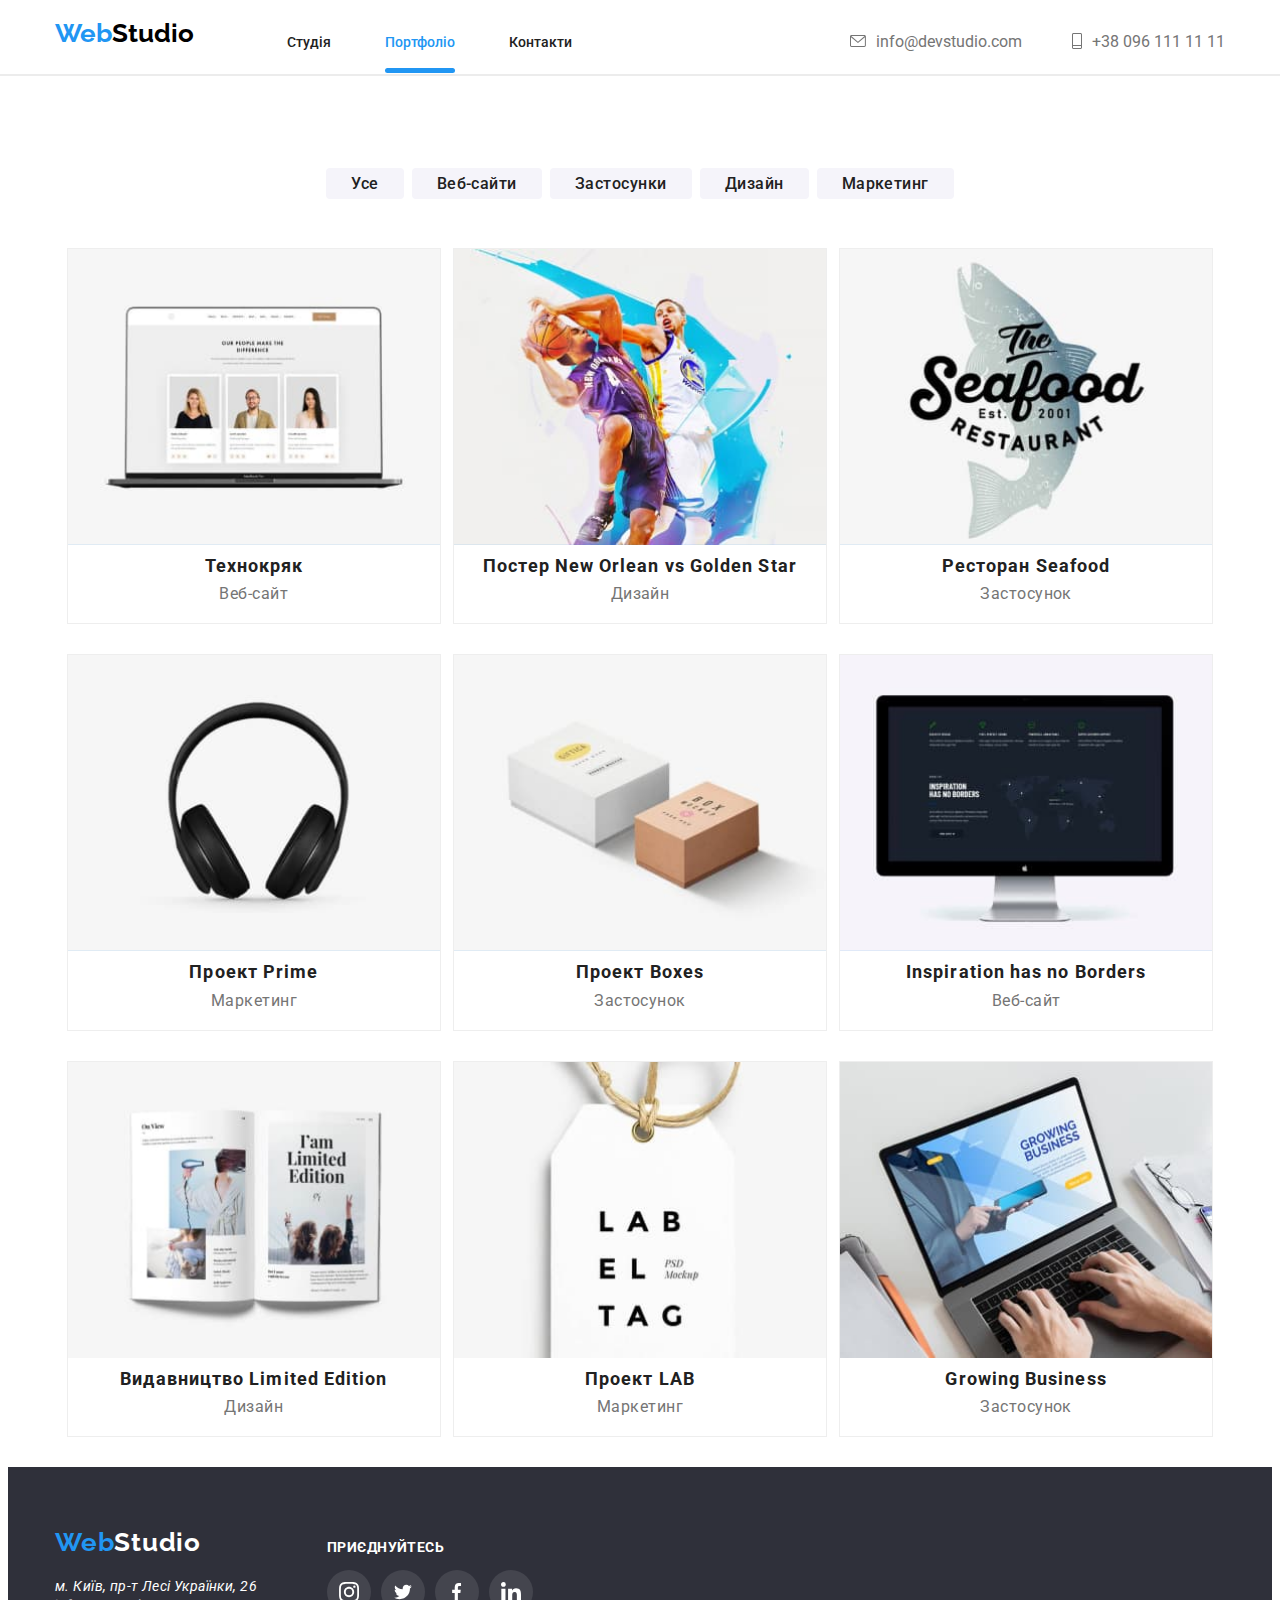
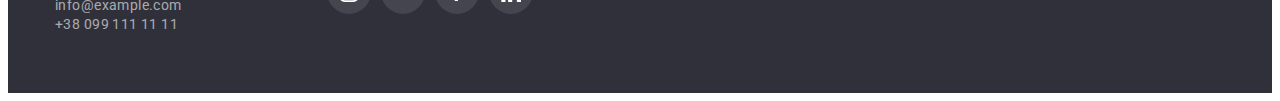
==== portfolio.html @ d53042ca "add files" ====
<!DOCTYPE html>
<html lang="en">
<head>
    <meta charset="UTF-8">
    <meta http-equiv="X-UA-Compatible" content="IE=edge">
    <meta name="viewport" content="width=device-width, initial-scale=1.0">
    <title>Portfolio</title>
    <link href="https://fonts.googleapis.com/css2?family=Raleway:wght@700&family=Roboto:wght@400;500;700;900&display=swap" rel="stylesheet">
    <link rel="stylesheet" href="./css/main.min.css">
</head>
<body>
    <!-- Шапка -->
    <header class="header">
        <div class="container header-nav">
            <a href="./" class="logo"><span class="logo-span">Web</span>Studio</a>
            <nav class="navigation">
            <ul class="nav-list">
                <li class="list-item"><a href="./" class="nav-link">Студія</a></li>
                <li class="list-item"><a href="./portfolio.html" rel="noopener noreferer" class="nav-link current">Портфоліо</a></li>
                <li class="list-item"><a href="" class="nav-link">Контакти</a></li>
            </ul>
        </nav>

        <ul class="link-list">
            <li class="list-link-item">
                <a href="mailto:info@devstudio.com" class="info-link">
                <svg class="nav-icons" width="16" height="12">
                    <use href="/img/icons.svg#icon-mail"></use>
                </svg>
                info@devstudio.com</a>
            </li>
            <li class="list-link-item">
                <a href="tel:+380961111111" class="info-link">
                <svg class="nav-icons" width="10" height="16">
                    <use href="/img/icons.svg#icon-phone"></use>
                </svg>
                +38 096 111 11 11</a>
            </li>
        </ul>
        <hr class="line">
    </div>   
    </header>

    <main>
        <!-- Посилання -->
        <section>
            <div class="filters_div container">
                <ul class="filters">
                    <li class="filter-button"><a data-f="all" class="link-text">Усе</a></li>
                    <li class="filter-button"><a data-f="web-site" class="link-text">Веб-сайти</a></li>
                    <li class="filter-button"><a data-f="zastosunku" class="link-text">Застосунки</a></li>
                    <li class="filter-button"><a data-f="duzain" class="link-text">Дизайн</a></li>
                    <li class="filter-button"><a data-f="marketung" class="link-text">Маркетинг</a></li>
                </ul>
            </div>
        </section>
        <!-- Картинки -->
        <section class="seciton">
            <div class="container">
                <ul class="examples">
                    <li class="example-card web-site">
                        <a href="" class="link-thumb">
                            <div class="img-thumb">
                                <img src="portfolio/noutbook.jpg" alt="img" class="example_image">
                                <div class="overlay">
                                    <p>Технокрик це сучасний майданчик поширення коронавірусу. 
                                        Компанії використовують цю платформу для цифрового шпигунства та атак на захищені сервери конкурентів.
                                    </p>
                                </div>
                            </div>
                            <p class="items-descritption">Технокряк</p>
                            <p class="example-description">Веб-сайт</p>
                        </a>
                    </li>
                    <li class="example-card duzain">
                        <a href="" class="link-thumb">
                            <div class="img-thumb">
                                <img src="portfolio/kartuna.jpg" alt="img" class="example_image">
                                <div class="overlay">
                                    <p>Технокрик це сучасний майданчик поширення коронавірусу. 
                                        Компанії використовують цю платформу для цифрового шпигунства та атак на захищені сервери конкурентів.
                                    </p>
                                </div>
                            </div>
                            <p class="items-descritption">Постер New Orlean vs Golden Star</p>
                            <p class="example-description">Дизайн</p>
                        </a>
                    </li>
                    <li class="example-card zastosunku">
                        <a href="" class="link-thumb">
                            <div class="img-thumb">
                                <img src="portfolio/seafood.jpg" alt="img" class="example_image">
                                <div class="overlay">
                                    <p>Технокрик це сучасний майданчик поширення коронавірусу. 
                                        Компанії використовують цю платформу для цифрового шпигунства та атак на захищені сервери конкурентів.
                                    </p>
                                </div>
                            </div>
                            
                            <p class="items-descritption">Ресторан Seafood</p>
                            <p class="example-description">Застосунок</p>
                        </a>
                    </li>
                    <li class="example-card marketung">
                        <a href="" class="link-thumb">
                            <div class="img-thumb">
                                <img src="portfolio/navushnuki.jpg" alt="img" class="example_image">
                                <div class="overlay">
                                    <p>Технокрик це сучасний майданчик поширення коронавірусу. 
                                        Компанії використовують цю платформу для цифрового шпигунства та атак на захищені сервери конкурентів.
                                    </p>
                                </div>
                            </div>
                            <p class="items-descritption">Проект Prime</p>
                            <p class="example-description">Маркетинг</p>
                        </a>
                    </li>
                    <li class="example-card zastosunku">
                        <a href="" class="link-thumb">
                            <div class="img-thumb">
                                <img src="portfolio/korobku.jpg" alt="img" class="example_image">
                                <div class="overlay">
                                    <p>Технокрик це сучасний майданчик поширення коронавірусу. 
                                        Компанії використовують цю платформу для цифрового шпигунства та атак на захищені сервери конкурентів.
                                    </p>
                                </div>
                            </div>
                            <p class="items-descritption">Проект Boxes</p>
                            <p class="example-description">Застосунок</p>
                        </a>
                    </li>
                    <li class="example-card web-site">
                        <a href="" class="link-thumb">
                            <div class="img-thumb">
                                <img src="portfolio/monitor.jpg" alt="img" class="example_image">
                                <div class="overlay">
                                    <p>Технокрик це сучасний майданчик поширення коронавірусу. 
                                        Компанії використовують цю платформу для цифрового шпигунства та атак на захищені сервери конкурентів.
                                    </p>
                                </div>
                            </div>
                            <p class="items-descritption">Inspiration has no Borders</p>
                            <p class="example-description">Веб-сайт</p>
                        </a>
                    </li>
                    <li class="example-card marketung">
                        <a href="" class="link-thumb">
                            <div class="img-thumb">
                                <img src="portfolio/knuga.jpg" alt="img" class="example_image">
                                <div class="overlay">
                                    <p>Технокрик це сучасний майданчик поширення коронавірусу. 
                                        Компанії використовують цю платформу для цифрового шпигунства та атак на захищені сервери конкурентів.
                                    </p>
                                </div>
                            </div>
                            <p class="items-descritption">Видавництво Limited Edition</p>
                            <p class="example-description">Дизайн</p>
                        </a>
                    </li>
                    <li class="example-card duzain">
                        <a href="" class="link-thumb">
                            <div class="img-thumb">
                                <img src="portfolio/labeltag.jpg" alt="img" class="example_image">
                                <div class="overlay">
                                    <p>Технокрик це сучасний майданчик поширення коронавірусу. 
                                        Компанії використовують цю платформу для цифрового шпигунства та атак на захищені сервери конкурентів.
                                    </p>
                                </div>
                            </div>
                            <p class="items-descritption">Проект LAB</p>
                            <p class="example-description">Маркетинг</p>
                        </a>
                    </li>
                    <li class="example-card zastosunku">
                        <a href="" class="link-thumb">
                            <div class="img-thumb">
                                <img src="portfolio/noutbook2.jpg" alt="img" class="example_image">
                                <div class="overlay">
                                    <p>Технокрик це сучасний майданчик поширення коронавірусу. 
                                        Компанії використовують цю платформу для цифрового шпигунства та атак на захищені сервери конкурентів.
                                    </p>
                                </div>
                            </div>
                            <p class="items-descritption">Growing Business</p>
                            <p class="example-description">Застосунок</p>
                        </a>
                    </li>
                </ul> 
            </div>           
        </section>
    </main>

    <!-- Підвал -->
    <footer class="footer">
        <div class="container footer_div">
            <div>
                <a href="" class="logofooter"><span class="logo-span">Web</span>Studio</a>
                <address class="address">м. Київ, пр-т Лесі Українки, 26</address>
                <ul>
                    <li><a href="mailto:info@example.com" class="footer-link">info@example.com</a></li>
                    <li><a href="tel:+380961111111" class="footer-link">+38 099 111 11 11</a></li>
                </ul>
            </div>
            
            <div class="join">
                <h3>ПРИЄДНУЙТЕСЬ</h3>
                <ul class="footer-icons">
                    <li class="social-item"><a class="footer-social-link" href=""><svg class="footer-icon" width="20" height="20"><use href="./img/icons.svg#icon-instagram"></use></svg></a></li>
                    <li class="social-item"><a class="footer-social-link" href=""><svg class="footer-icon" width="20" height="16"><use href="./img/icons.svg#icon-twitter"></use></svg></a></li>
                    <li class="social-item"><a class="footer-social-link" href=""><svg class="footer-icon" width="10" height="20"><use href="./img/icons.svg#icon-facebook"></use></svg></a></li>
                    <li class="social-item"><a class="footer-social-link" href=""><svg class="footer-icon" width="20" height="20"><use href="./img/icons.svg#icon-linkedin"></use></svg></a></li>
                </ul>
            </div>
        </div>
    </footer>

    <script src="./script.js"></script>
</body>
</html>
---- css/main.min.css ----
:root{--primary-color: #212121;--text-color: #757575;--secondary-color: #FFFFFF;--secondary-link-color: rgba(255, 255, 255, 0.6);--accent-color: #2196F3;--grey: #F5F4FA;--svg: #AFB1B8}html{-webkit-box-sizing:border-box;box-sizing:border-box}*,*::before,*::after{-webkit-box-sizing:inherit;box-sizing:inherit}body{color:var(--text-color);background-color:var(--secondary-color);font-family:roboto,sans-serif}a{text-decoration:none}h1,h2,h3,p,ul{margin-top:0}ul{list-style:none;margin:0;padding:0}.section{padding-top:94px;padding-bottom:94px;margin-top:0;margin-bottom:0}.section-title{color:var(--primary-color);font-family:Roboto,sans-serif;font-weight:700;font-size:36px;line-height:1.2;text-align:center;letter-spacing:.03em;margin-bottom:50px}.container{width:1200px;margin-right:auto;margin-left:auto;padding-left:15px;padding-right:15px;margin-top:0px}.visually-hidden{position:absolute;width:1px;height:1px;border:0;margin:-1px;padding:0;clip:rect(0 0 0 0);overflow:hidden}.line{position:absolute;width:100%;height:0px;left:0px;top:66px;border:.5px solid #ececec}.logo-span,.nav-link:hover,.nav-link:focus,.info-link:hover,.info-link:focus{color:var(--accent-color)}.header-nav{margin-bottom:0}.logo{color:#000;font-family:Raleway,sans-serif;font-weight:700;font-size:26px;line-height:1.2;letter-spacing:3%;margin-top:10px;margin-bottom:25px}.nav-list{list-style:none;display:-webkit-box;display:-ms-flexbox;display:flex;margin-left:93px}.list-item{color:var(--text-color);margin-right:54px}.list-item:last-child{margin-right:0}.nav-link{color:var(--primary-color);font-family:Roboto,sans-serif;font-weight:500;font-size:14px;line-height:1.2;position:relative;padding-top:23px;padding-bottom:23px}.nav-link.current{color:var(--accent-color)}.nav-link.current::after{position:absolute;content:"";bottom:0;left:0;height:5px;width:100%;background-color:var(--accent-color);border-radius:4px}.header-nav,.link-list{display:-webkit-box;display:-ms-flexbox;display:flex;-webkit-box-pack:start;-ms-flex-pack:start;justify-content:flex-start;-webkit-box-align:center;-ms-flex-align:center;align-items:center}.link-list li+li{margin-left:50px}.link-list{margin-left:auto}.info-link{display:-webkit-box;display:-ms-flexbox;display:flex;-webkit-box-align:center;-ms-flex-align:center;align-items:center;color:var(--text-color)}.link-list .info-link:hover,.link-list .info-link:focus{fill:var(--accent-color)}.nav-icons{margin-right:10px;fill:currentColor}.hero-section{background-color:#2f303a;padding-bottom:200px;padding-top:200px;text-align:center;background-image:-webkit-gradient(linear, left top, right top, from(rgba(47, 48, 58, 0.4)), to(rgba(47, 48, 58, 0.4))),url(../img/background.jpg);background-image:linear-gradient(to right, rgba(47, 48, 58, 0.4), rgba(47, 48, 58, 0.4)),url(../img/background.jpg);background-position:center;background-size:cover;background-repeat:no-repeat}.hero-title{color:var(--secondary-color);font-family:Roboto,sans-serif;font-weight:900;font-size:44px;line-height:1.2;margin-right:auto;margin-left:auto;margin-bottom:30px;letter-spacing:.06em}.button{background-color:var(--accent-color);color:var(--secondary-color);font-family:Roboto,sans-serif;font-weight:700;font-size:16px;line-height:1.2;text-align:center;border:none;border-radius:4px;min-width:200px;height:50px;display:inline-block;padding:10px 25px;-webkit-box-shadow:0px 4px 4px rgba(0,0,0,.15);box-shadow:0px 4px 4px rgba(0,0,0,.15);letter-spacing:.06em;cursor:pointer}.backdrop{position:fixed;z-index:2;top:0;left:0;width:100%;height:100%;background-color:rgba(0,0,0,.2);opacity:1;-webkit-transition:opacity 300ms cubic-bezier(0.4, 0, 0.2, 1);transition:opacity 300ms cubic-bezier(0.4, 0, 0.2, 1)}.backdrop.is-hidden{opacity:0;pointer-events:none}.modal{position:absolute;top:50%;left:50%;width:528px;height:581px;padding:40px;background-color:var(--secondary-color);-webkit-transform:translate(-50%, -50%) scale(1);transform:translate(-50%, -50%) scale(1);-webkit-transition:-webkit-transform 300ms cubic-bezier(0.4, 0, 0.2, 1);transition:-webkit-transform 300ms cubic-bezier(0.4, 0, 0.2, 1);transition:transform 300ms cubic-bezier(0.4, 0, 0.2, 1);transition:transform 300ms cubic-bezier(0.4, 0, 0.2, 1), -webkit-transform 300ms cubic-bezier(0.4, 0, 0.2, 1)}.backdrop.is-hidden .modal{-webkit-transform:translate(-50%, -50%) scale(0.7);transform:translate(-50%, -50%) scale(0.7)}.modal-button{position:absolute;background-image:url(../img/close.svg);width:30px;height:30px;top:8px;right:8px;border:none;background-color:var(--secondary-color);cursor:pointer}.form,.fields,.field{display:-webkit-box;display:-ms-flexbox;display:flex;-webkit-box-orient:vertical;-webkit-box-direction:normal;-ms-flex-direction:column;flex-direction:column}.form h3{font-size:20px;margin-bottom:30px;color:var(--primary-color)}.field{position:relative}.field:not(:last-child){margin-bottom:10px}.field:focus-within .form-field,.field:hover .form-field,.field:focus-within .textarea,.field:hover .textarea{border:1px solid var(--accent-color)}.field:focus-within .form-icon,.field:hover .form-icon{fill:var(--accent-color)}.form-field,.textarea{padding-left:42px;height:40px;border:1px solid rgba(33,33,33,.2);border-radius:4px;-webkit-transition:border 250ms cubic-bezier(0.4, 0, 0.2, 1);transition:border 250ms cubic-bezier(0.4, 0, 0.2, 1);outline:none}.form label{text-align:left;margin-bottom:4px}.form-icon{position:absolute;top:35px;left:14px;width:18px;height:18px;fill:#212121;-webkit-transition:fill 250ms cubic-bezier(0.4, 0, 0.2, 1);transition:fill 250ms cubic-bezier(0.4, 0, 0.2, 1)}.field-checkbox{-webkit-appearance:none;-moz-appearance:none;appearance:none}.checkbox-icon{display:inline-block;margin-right:8px;padding:0;border:2px solid var(--primary-color);border-radius:2px}.field-checkbox:focus-within+.checkbox-icon{border:2px solid var(--accent-color)}.field-checkbox:checked+.checkbox-icon{background-color:var(--accent-color);border:2px solid var(--accent-color)}.field-label a{color:var(--accent-color);text-decoration:underline}.textarea{resize:none;height:120px;font-size:14px;padding:12px 16px;margin-bottom:20px}.checkbox{margin-bottom:15px}.form button{width:200px;height:50px;background:#2196f3;color:var(--secondary-color);border:none;border-radius:4px;font-family:Roboto,sans-serif;font-weight:700;font-size:16px;line-height:30px;letter-spacing:.06em;text-align:center;margin-right:auto;margin-left:auto;cursor:pointer;margin-bottom:40px}.features{display:-webkit-box;display:-ms-flexbox;display:flex;-webkit-box-pack:justify;-ms-flex-pack:justify;justify-content:space-between}.features-title{color:var(--primary-color);font-family:Roboto,sans-serif;font-weight:700;font-size:14px;line-height:1.2;letter-spacing:.03em}.features-description{color:var(--text-color);font-family:Roboto,sans-serif;font-weight:400;font-weight:400;font-size:14px;line-height:1.2;letter-spacing:.03em}.features-item{width:270px}.features-icon{background-color:var(--grey);width:270px;height:120px;display:-webkit-box;display:-ms-flexbox;display:flex;-webkit-box-pack:center;-ms-flex-pack:center;justify-content:center;-webkit-box-align:center;-ms-flex-align:center;align-items:center;margin-bottom:30px}.team{background-color:#f5f4fa}.peoples{display:-webkit-box;display:-ms-flexbox;display:flex}.team_card{background-color:#fff;-webkit-box-shadow:0px 2px 1px 0px rgba(0,0,0,.2);box-shadow:0px 2px 1px 0px rgba(0,0,0,.2);-webkit-box-shadow:0px 1px 1px 0px rgba(0,0,0,.1411764706);box-shadow:0px 1px 1px 0px rgba(0,0,0,.1411764706);-webkit-box-shadow:0px 1px 3px 0px rgba(0,0,0,.1215686275);box-shadow:0px 1px 3px 0px rgba(0,0,0,.1215686275);text-align:center;border-radius:0px 0px 4px 4px;width:270px;padding-bottom:30px}.team_card:not(:last-child){margin-right:30px}.team-img{width:270px;height:260px;margin-bottom:30px}.names{color:var(--primary-color);font-family:Roboto,sans-serif;font-weight:500;font-size:16px;line-height:1.2;letter-spacing:.03em;margin-bottom:10px}.description{color:var(--text-color);font-family:Roboto,sans-serif;font-weight:400;font-size:16px;line-height:1.2;letter-spacing:.03em;margin-bottom:16px}.social-network-list{display:-webkit-box;display:-ms-flexbox;display:flex;-webkit-box-pack:center;-ms-flex-pack:center;justify-content:center;-webkit-box-align:center;-ms-flex-align:center;align-items:center}.social-item:not(:last-child){margin-right:10px}.social-link{display:-webkit-inline-box;display:-ms-inline-flexbox;display:inline-flex;-webkit-box-align:center;-ms-flex-align:center;align-items:center;-webkit-box-pack:center;-ms-flex-pack:center;justify-content:center;width:44px;height:44px;border-radius:50%;fill:var(--svg)}.social-link:hover,.social-link:focus{fill:var(--secondary-color);background-color:var(--accent-color)}.images{display:-webkit-box;display:-ms-flexbox;display:flex;-webkit-box-pack:justify;-ms-flex-pack:justify;justify-content:space-between}.image{width:370px}.image-item{position:relative;width:370px;height:294px}.image-item:not(:last-child){margin-right:30px}.img-overlay{position:absolute;z-index:1;left:0;bottom:0;width:100%;height:70px;background:rgba(47,48,58,.8);padding-top:27px;padding-bottom:27px;text-align:center}.img-overlay p{color:var(--secondary-color);font-family:Roboto,sans-serif;font-weight:700;font-size:14px;line-height:1.2;letter-spacing:.03em}.customers-list{display:-webkit-box;display:-ms-flexbox;display:flex;-webkit-box-pack:center;-ms-flex-pack:center;justify-content:center;-webkit-box-align:center;-ms-flex-align:center;align-items:center}.customer-link{width:170px;height:90px;border:1px solid var(--svg);border-radius:4px;display:-webkit-box;display:-ms-flexbox;display:flex;-webkit-box-pack:center;-ms-flex-pack:center;justify-content:center;-webkit-box-align:center;-ms-flex-align:center;align-items:center;fill:var(--svg)}.customer-link:hover{fill:var(--accent-color);border:1px solid var(--accent-color)}.customer-item:not(:last-child){margin-right:30px}.footer{background-color:#2f303a;padding-top:60px;padding-bottom:60px}.footer_div{display:-webkit-box;display:-ms-flexbox;display:flex}.logofooter{color:var(--secondary-color);font-family:Raleway,sans-serif;font-weight:700;font-size:26px;line-height:1.2;letter-spacing:.03em}.address{color:var(--secondary-color);font-family:Roboto,sans-serif;font-weight:400;font-size:14px;line-height:1.2;margin-top:20px;letter-spacing:.03em}.footer-link{color:var(--secondary-link-color);font-family:Roboto,sans-serif;font-weight:400;font-size:14px;line-height:1.2;margin-top:9px;letter-spacing:.03em}.join{margin-left:70px;margin-top:12px}.join h3{font-family:Roboto,sans-serif;font-weight:700;font-size:14px;line-height:1.2;letter-spacing:.03em;color:var(--secondary-color)}.footer-social-link{display:-webkit-inline-box;display:-ms-inline-flexbox;display:inline-flex;-webkit-box-align:center;-ms-flex-align:center;align-items:center;-webkit-box-pack:center;-ms-flex-pack:center;justify-content:center;width:44px;height:44px;border-radius:50%;background-color:rgba(255,255,255,.1)}.footer-social-link:hover{background-color:var(--accent-color)}.footer-icons{display:-webkit-box;display:-ms-flexbox;display:flex}.footer-icon{fill:var(--secondary-color)}.filters_div{display:-webkit-box;display:-ms-flexbox;display:flex;-webkit-box-pack:center;-ms-flex-pack:center;justify-content:center;margin-top:94px}.filters{display:-webkit-box;display:-ms-flexbox;display:flex;-webkit-box-pack:center;-ms-flex-pack:center;justify-content:center}.filter-button:not(:last-child){margin-right:8px}.filter-button{cursor:pointer;height:30px;margin-bottom:50px}.link-text{color:var(--primary-color);font-family:Roboto,sans-serif;font-weight:500;font-size:16px;line-height:1.2;letter-spacing:.03em;display:inline-block;border-radius:4px;padding:6px 25px;background-color:#f5f4fa;min-width:73px}.link-text:hover,.link-text:focus{background-color:var(--accent-color);color:var(--secondary-color)}.examples{display:-webkit-box;display:-ms-flexbox;display:flex;-webkit-box-pack:space-evenly;-ms-flex-pack:space-evenly;justify-content:space-evenly;-ms-flex-wrap:wrap;flex-wrap:wrap}.example-card{display:block;margin-bottom:30px;border:1px solid #eee;-webkit-box-flex:0;-ms-flex:0 32%;flex:0 32%}.example-card:hover{-webkit-box-shadow:0px 1px 1px rgba(0,0,0,.12),0px 4px 4px rgba(0,0,0,.06),1px 4px 6px rgba(0,0,0,.16);box-shadow:0px 1px 1px rgba(0,0,0,.12),0px 4px 4px rgba(0,0,0,.06),1px 4px 6px rgba(0,0,0,.16)}.img-thumb{position:relative;overflow:hidden}.img-thumb:hover .overlay,.img-thumb:focus .overlay{-webkit-transform:translateY(0);transform:translateY(0)}.overlay{position:absolute;width:100%;height:100%;top:0;left:0;background-color:rgba(33,150,243,.9);padding:35px 15px;margin:0;font-family:Roboto,sans-serif;font-weight:400;font-size:18px;line-height:1.5;letter-spacing:.03em;color:var(--secondary-color);text-align:center;-webkit-transform:translateY(100%);transform:translateY(100%);-webkit-transition:-webkit-transform 250ms cubic-bezier(0.4, 0, 0.2, 1);transition:-webkit-transform 250ms cubic-bezier(0.4, 0, 0.2, 1);transition:transform 250ms cubic-bezier(0.4, 0, 0.2, 1);transition:transform 250ms cubic-bezier(0.4, 0, 0.2, 1), -webkit-transform 250ms cubic-bezier(0.4, 0, 0.2, 1)}.example_image{display:block;width:100%;overflow:hidden}.items-descritption{color:var(--primary-color);font-family:Roboto,sans-serif;font-weight:700;font-size:18px;line-height:1.2px;letter-spacing:.06em;margin-top:20px;text-align:center}.example-description{color:var(--text-color);font-family:Roboto,sans-serif;font-weight:400;font-size:16px;line-height:1.2;letter-spacing:.03em;margin-bottom:20px;text-align:center}.hide{display:none}/*# sourceMappingURL=main.min.css.map */
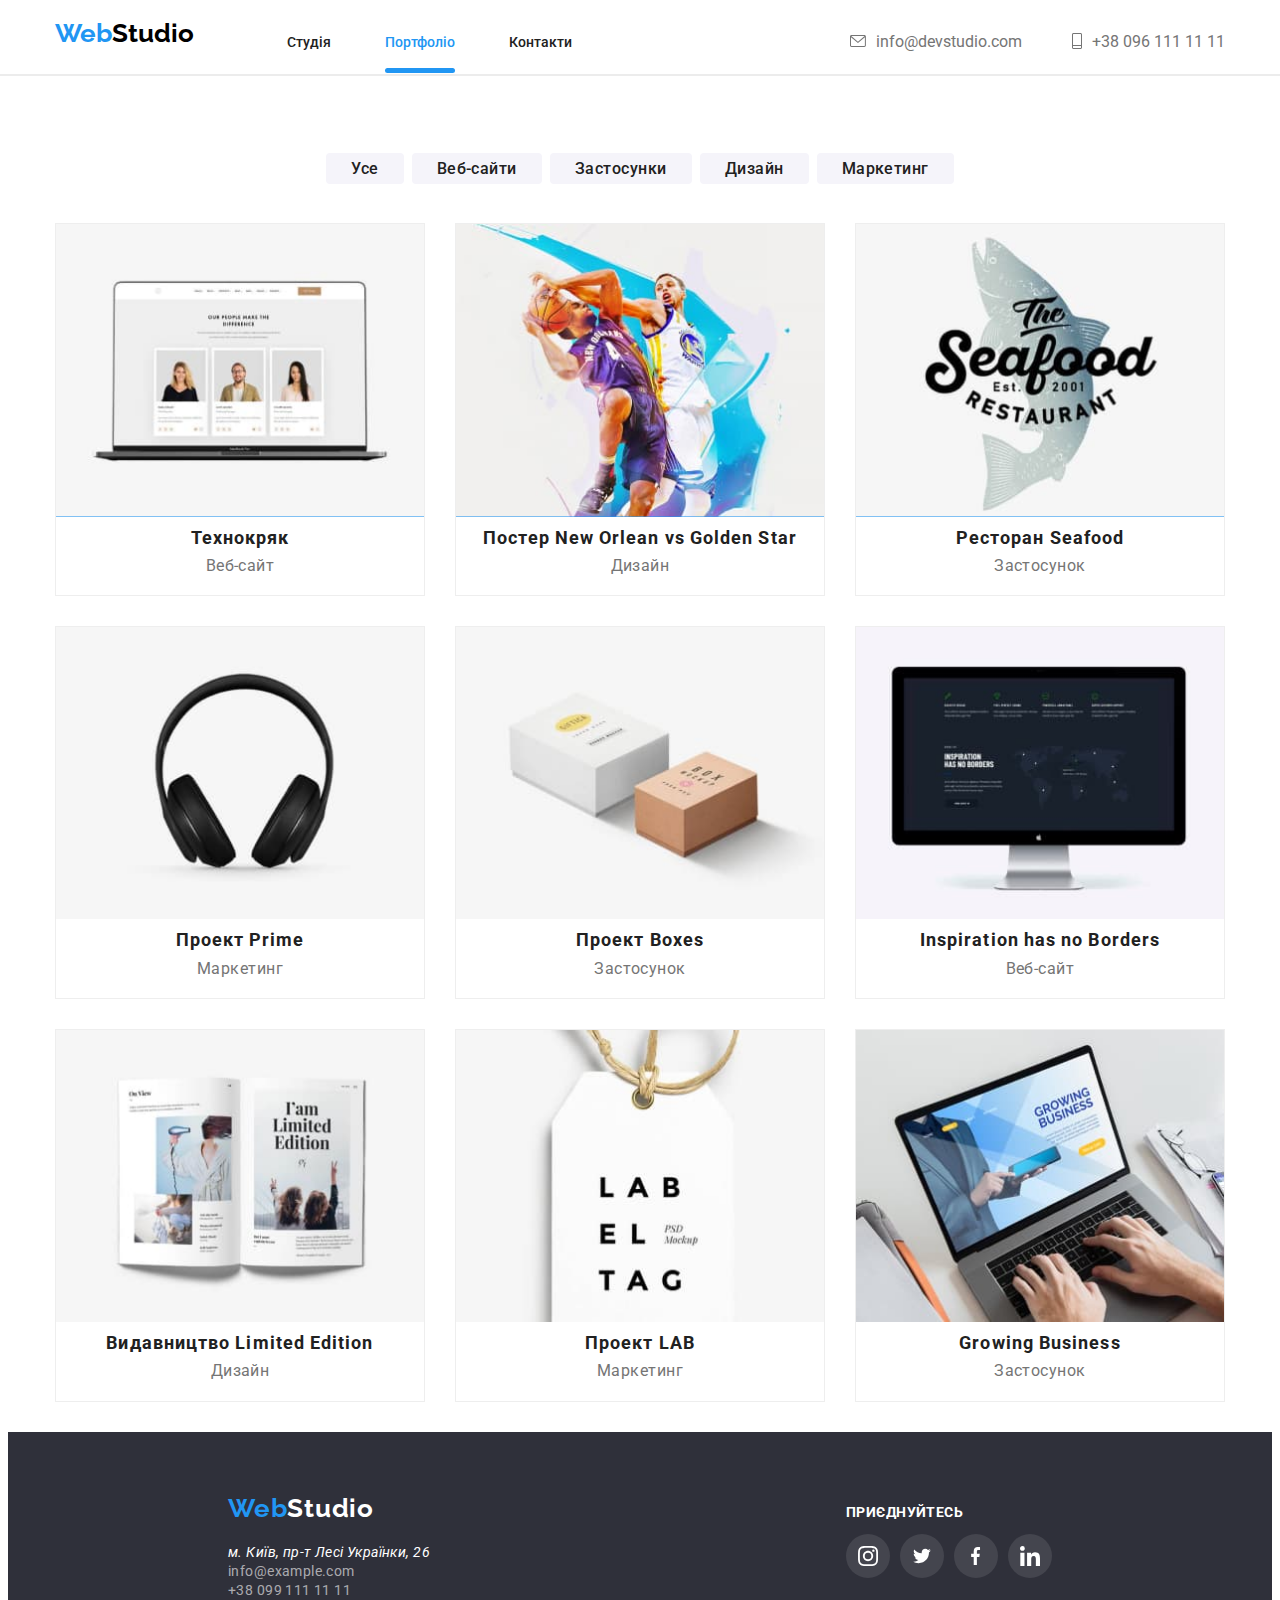
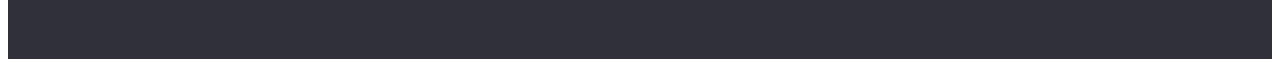
==== commit 06535bfb: "update portfolio for phone" ====
--- a/portfolio.html
+++ b/portfolio.html
@@ -192,8 +192,8 @@
 
     <!-- Підвал -->
     <footer class="footer">
-        <div class="container footer_div">
-            <div>
+        <div class="container footer-container">
+            <div class="footer-contacts">
                 <a href="" class="logofooter"><span class="logo-span">Web</span>Studio</a>
                 <address class="address">м. Київ, пр-т Лесі Українки, 26</address>
                 <ul>
--- a/css/main.min.css
+++ b/css/main.min.css
@@ -1 +1 @@
-:root{--primary-color: #212121;--text-color: #757575;--secondary-color: #FFFFFF;--secondary-link-color: rgba(255, 255, 255, 0.6);--accent-color: #2196F3;--grey: #F5F4FA;--svg: #AFB1B8}html{-webkit-box-sizing:border-box;box-sizing:border-box}*,*::before,*::after{-webkit-box-sizing:inherit;box-sizing:inherit}body{color:var(--text-color);background-color:var(--secondary-color);font-family:roboto,sans-serif}a{text-decoration:none}h1,h2,h3,p,ul{margin-top:0}ul{list-style:none;margin:0;padding:0}.section{padding-top:94px;padding-bottom:94px;margin-top:0;margin-bottom:0}.section-title{color:var(--primary-color);font-family:Roboto,sans-serif;font-weight:700;font-size:36px;line-height:1.2;text-align:center;letter-spacing:.03em;margin-bottom:50px}.container{width:1200px;margin-right:auto;margin-left:auto;padding-left:15px;padding-right:15px;margin-top:0px}.visually-hidden{position:absolute;width:1px;height:1px;border:0;margin:-1px;padding:0;clip:rect(0 0 0 0);overflow:hidden}.line{position:absolute;width:100%;height:0px;left:0px;top:66px;border:.5px solid #ececec}.logo-span,.nav-link:hover,.nav-link:focus,.info-link:hover,.info-link:focus{color:var(--accent-color)}.header-nav{margin-bottom:0}.logo{color:#000;font-family:Raleway,sans-serif;font-weight:700;font-size:26px;line-height:1.2;letter-spacing:3%;margin-top:10px;margin-bottom:25px}.nav-list{list-style:none;display:-webkit-box;display:-ms-flexbox;display:flex;margin-left:93px}.list-item{color:var(--text-color);margin-right:54px}.list-item:last-child{margin-right:0}.nav-link{color:var(--primary-color);font-family:Roboto,sans-serif;font-weight:500;font-size:14px;line-height:1.2;position:relative;padding-top:23px;padding-bottom:23px}.nav-link.current{color:var(--accent-color)}.nav-link.current::after{position:absolute;content:"";bottom:0;left:0;height:5px;width:100%;background-color:var(--accent-color);border-radius:4px}.header-nav,.link-list{display:-webkit-box;display:-ms-flexbox;display:flex;-webkit-box-pack:start;-ms-flex-pack:start;justify-content:flex-start;-webkit-box-align:center;-ms-flex-align:center;align-items:center}.link-list li+li{margin-left:50px}.link-list{margin-left:auto}.info-link{display:-webkit-box;display:-ms-flexbox;display:flex;-webkit-box-align:center;-ms-flex-align:center;align-items:center;color:var(--text-color)}.link-list .info-link:hover,.link-list .info-link:focus{fill:var(--accent-color)}.nav-icons{margin-right:10px;fill:currentColor}.hero-section{background-color:#2f303a;padding-bottom:200px;padding-top:200px;text-align:center;background-image:-webkit-gradient(linear, left top, right top, from(rgba(47, 48, 58, 0.4)), to(rgba(47, 48, 58, 0.4))),url(../img/background.jpg);background-image:linear-gradient(to right, rgba(47, 48, 58, 0.4), rgba(47, 48, 58, 0.4)),url(../img/background.jpg);background-position:center;background-size:cover;background-repeat:no-repeat}.hero-title{color:var(--secondary-color);font-family:Roboto,sans-serif;font-weight:900;font-size:44px;line-height:1.2;margin-right:auto;margin-left:auto;margin-bottom:30px;letter-spacing:.06em}.button{background-color:var(--accent-color);color:var(--secondary-color);font-family:Roboto,sans-serif;font-weight:700;font-size:16px;line-height:1.2;text-align:center;border:none;border-radius:4px;min-width:200px;height:50px;display:inline-block;padding:10px 25px;-webkit-box-shadow:0px 4px 4px rgba(0,0,0,.15);box-shadow:0px 4px 4px rgba(0,0,0,.15);letter-spacing:.06em;cursor:pointer}.backdrop{position:fixed;z-index:2;top:0;left:0;width:100%;height:100%;background-color:rgba(0,0,0,.2);opacity:1;-webkit-transition:opacity 300ms cubic-bezier(0.4, 0, 0.2, 1);transition:opacity 300ms cubic-bezier(0.4, 0, 0.2, 1)}.backdrop.is-hidden{opacity:0;pointer-events:none}.modal{position:absolute;top:50%;left:50%;width:528px;height:581px;padding:40px;background-color:var(--secondary-color);-webkit-transform:translate(-50%, -50%) scale(1);transform:translate(-50%, -50%) scale(1);-webkit-transition:-webkit-transform 300ms cubic-bezier(0.4, 0, 0.2, 1);transition:-webkit-transform 300ms cubic-bezier(0.4, 0, 0.2, 1);transition:transform 300ms cubic-bezier(0.4, 0, 0.2, 1);transition:transform 300ms cubic-bezier(0.4, 0, 0.2, 1), -webkit-transform 300ms cubic-bezier(0.4, 0, 0.2, 1)}.backdrop.is-hidden .modal{-webkit-transform:translate(-50%, -50%) scale(0.7);transform:translate(-50%, -50%) scale(0.7)}.modal-button{position:absolute;background-image:url(../img/close.svg);width:30px;height:30px;top:8px;right:8px;border:none;background-color:var(--secondary-color);cursor:pointer}.form,.fields,.field{display:-webkit-box;display:-ms-flexbox;display:flex;-webkit-box-orient:vertical;-webkit-box-direction:normal;-ms-flex-direction:column;flex-direction:column}.form h3{font-size:20px;margin-bottom:30px;color:var(--primary-color)}.field{position:relative}.field:not(:last-child){margin-bottom:10px}.field:focus-within .form-field,.field:hover .form-field,.field:focus-within .textarea,.field:hover .textarea{border:1px solid var(--accent-color)}.field:focus-within .form-icon,.field:hover .form-icon{fill:var(--accent-color)}.form-field,.textarea{padding-left:42px;height:40px;border:1px solid rgba(33,33,33,.2);border-radius:4px;-webkit-transition:border 250ms cubic-bezier(0.4, 0, 0.2, 1);transition:border 250ms cubic-bezier(0.4, 0, 0.2, 1);outline:none}.form label{text-align:left;margin-bottom:4px}.form-icon{position:absolute;top:35px;left:14px;width:18px;height:18px;fill:#212121;-webkit-transition:fill 250ms cubic-bezier(0.4, 0, 0.2, 1);transition:fill 250ms cubic-bezier(0.4, 0, 0.2, 1)}.field-checkbox{-webkit-appearance:none;-moz-appearance:none;appearance:none}.checkbox-icon{display:inline-block;margin-right:8px;padding:0;border:2px solid var(--primary-color);border-radius:2px}.field-checkbox:focus-within+.checkbox-icon{border:2px solid var(--accent-color)}.field-checkbox:checked+.checkbox-icon{background-color:var(--accent-color);border:2px solid var(--accent-color)}.field-label a{color:var(--accent-color);text-decoration:underline}.textarea{resize:none;height:120px;font-size:14px;padding:12px 16px;margin-bottom:20px}.checkbox{margin-bottom:15px}.form button{width:200px;height:50px;background:#2196f3;color:var(--secondary-color);border:none;border-radius:4px;font-family:Roboto,sans-serif;font-weight:700;font-size:16px;line-height:30px;letter-spacing:.06em;text-align:center;margin-right:auto;margin-left:auto;cursor:pointer;margin-bottom:40px}.features{display:-webkit-box;display:-ms-flexbox;display:flex;-webkit-box-pack:justify;-ms-flex-pack:justify;justify-content:space-between}.features-title{color:var(--primary-color);font-family:Roboto,sans-serif;font-weight:700;font-size:14px;line-height:1.2;letter-spacing:.03em}.features-description{color:var(--text-color);font-family:Roboto,sans-serif;font-weight:400;font-weight:400;font-size:14px;line-height:1.2;letter-spacing:.03em}.features-item{width:270px}.features-icon{background-color:var(--grey);width:270px;height:120px;display:-webkit-box;display:-ms-flexbox;display:flex;-webkit-box-pack:center;-ms-flex-pack:center;justify-content:center;-webkit-box-align:center;-ms-flex-align:center;align-items:center;margin-bottom:30px}.team{background-color:#f5f4fa}.peoples{display:-webkit-box;display:-ms-flexbox;display:flex}.team_card{background-color:#fff;-webkit-box-shadow:0px 2px 1px 0px rgba(0,0,0,.2);box-shadow:0px 2px 1px 0px rgba(0,0,0,.2);-webkit-box-shadow:0px 1px 1px 0px rgba(0,0,0,.1411764706);box-shadow:0px 1px 1px 0px rgba(0,0,0,.1411764706);-webkit-box-shadow:0px 1px 3px 0px rgba(0,0,0,.1215686275);box-shadow:0px 1px 3px 0px rgba(0,0,0,.1215686275);text-align:center;border-radius:0px 0px 4px 4px;width:270px;padding-bottom:30px}.team_card:not(:last-child){margin-right:30px}.team-img{width:270px;height:260px;margin-bottom:30px}.names{color:var(--primary-color);font-family:Roboto,sans-serif;font-weight:500;font-size:16px;line-height:1.2;letter-spacing:.03em;margin-bottom:10px}.description{color:var(--text-color);font-family:Roboto,sans-serif;font-weight:400;font-size:16px;line-height:1.2;letter-spacing:.03em;margin-bottom:16px}.social-network-list{display:-webkit-box;display:-ms-flexbox;display:flex;-webkit-box-pack:center;-ms-flex-pack:center;justify-content:center;-webkit-box-align:center;-ms-flex-align:center;align-items:center}.social-item:not(:last-child){margin-right:10px}.social-link{display:-webkit-inline-box;display:-ms-inline-flexbox;display:inline-flex;-webkit-box-align:center;-ms-flex-align:center;align-items:center;-webkit-box-pack:center;-ms-flex-pack:center;justify-content:center;width:44px;height:44px;border-radius:50%;fill:var(--svg)}.social-link:hover,.social-link:focus{fill:var(--secondary-color);background-color:var(--accent-color)}.images{display:-webkit-box;display:-ms-flexbox;display:flex;-webkit-box-pack:justify;-ms-flex-pack:justify;justify-content:space-between}.image{width:370px}.image-item{position:relative;width:370px;height:294px}.image-item:not(:last-child){margin-right:30px}.img-overlay{position:absolute;z-index:1;left:0;bottom:0;width:100%;height:70px;background:rgba(47,48,58,.8);padding-top:27px;padding-bottom:27px;text-align:center}.img-overlay p{color:var(--secondary-color);font-family:Roboto,sans-serif;font-weight:700;font-size:14px;line-height:1.2;letter-spacing:.03em}.customers-list{display:-webkit-box;display:-ms-flexbox;display:flex;-webkit-box-pack:center;-ms-flex-pack:center;justify-content:center;-webkit-box-align:center;-ms-flex-align:center;align-items:center}.customer-link{width:170px;height:90px;border:1px solid var(--svg);border-radius:4px;display:-webkit-box;display:-ms-flexbox;display:flex;-webkit-box-pack:center;-ms-flex-pack:center;justify-content:center;-webkit-box-align:center;-ms-flex-align:center;align-items:center;fill:var(--svg)}.customer-link:hover{fill:var(--accent-color);border:1px solid var(--accent-color)}.customer-item:not(:last-child){margin-right:30px}.footer{background-color:#2f303a;padding-top:60px;padding-bottom:60px}.footer_div{display:-webkit-box;display:-ms-flexbox;display:flex}.logofooter{color:var(--secondary-color);font-family:Raleway,sans-serif;font-weight:700;font-size:26px;line-height:1.2;letter-spacing:.03em}.address{color:var(--secondary-color);font-family:Roboto,sans-serif;font-weight:400;font-size:14px;line-height:1.2;margin-top:20px;letter-spacing:.03em}.footer-link{color:var(--secondary-link-color);font-family:Roboto,sans-serif;font-weight:400;font-size:14px;line-height:1.2;margin-top:9px;letter-spacing:.03em}.join{margin-left:70px;margin-top:12px}.join h3{font-family:Roboto,sans-serif;font-weight:700;font-size:14px;line-height:1.2;letter-spacing:.03em;color:var(--secondary-color)}.footer-social-link{display:-webkit-inline-box;display:-ms-inline-flexbox;display:inline-flex;-webkit-box-align:center;-ms-flex-align:center;align-items:center;-webkit-box-pack:center;-ms-flex-pack:center;justify-content:center;width:44px;height:44px;border-radius:50%;background-color:rgba(255,255,255,.1)}.footer-social-link:hover{background-color:var(--accent-color)}.footer-icons{display:-webkit-box;display:-ms-flexbox;display:flex}.footer-icon{fill:var(--secondary-color)}.filters_div{display:-webkit-box;display:-ms-flexbox;display:flex;-webkit-box-pack:center;-ms-flex-pack:center;justify-content:center;margin-top:94px}.filters{display:-webkit-box;display:-ms-flexbox;display:flex;-webkit-box-pack:center;-ms-flex-pack:center;justify-content:center}.filter-button:not(:last-child){margin-right:8px}.filter-button{cursor:pointer;height:30px;margin-bottom:50px}.link-text{color:var(--primary-color);font-family:Roboto,sans-serif;font-weight:500;font-size:16px;line-height:1.2;letter-spacing:.03em;display:inline-block;border-radius:4px;padding:6px 25px;background-color:#f5f4fa;min-width:73px}.link-text:hover,.link-text:focus{background-color:var(--accent-color);color:var(--secondary-color)}.examples{display:-webkit-box;display:-ms-flexbox;display:flex;-webkit-box-pack:space-evenly;-ms-flex-pack:space-evenly;justify-content:space-evenly;-ms-flex-wrap:wrap;flex-wrap:wrap}.example-card{display:block;margin-bottom:30px;border:1px solid #eee;-webkit-box-flex:0;-ms-flex:0 32%;flex:0 32%}.example-card:hover{-webkit-box-shadow:0px 1px 1px rgba(0,0,0,.12),0px 4px 4px rgba(0,0,0,.06),1px 4px 6px rgba(0,0,0,.16);box-shadow:0px 1px 1px rgba(0,0,0,.12),0px 4px 4px rgba(0,0,0,.06),1px 4px 6px rgba(0,0,0,.16)}.img-thumb{position:relative;overflow:hidden}.img-thumb:hover .overlay,.img-thumb:focus .overlay{-webkit-transform:translateY(0);transform:translateY(0)}.overlay{position:absolute;width:100%;height:100%;top:0;left:0;background-color:rgba(33,150,243,.9);padding:35px 15px;margin:0;font-family:Roboto,sans-serif;font-weight:400;font-size:18px;line-height:1.5;letter-spacing:.03em;color:var(--secondary-color);text-align:center;-webkit-transform:translateY(100%);transform:translateY(100%);-webkit-transition:-webkit-transform 250ms cubic-bezier(0.4, 0, 0.2, 1);transition:-webkit-transform 250ms cubic-bezier(0.4, 0, 0.2, 1);transition:transform 250ms cubic-bezier(0.4, 0, 0.2, 1);transition:transform 250ms cubic-bezier(0.4, 0, 0.2, 1), -webkit-transform 250ms cubic-bezier(0.4, 0, 0.2, 1)}.example_image{display:block;width:100%;overflow:hidden}.items-descritption{color:var(--primary-color);font-family:Roboto,sans-serif;font-weight:700;font-size:18px;line-height:1.2px;letter-spacing:.06em;margin-top:20px;text-align:center}.example-description{color:var(--text-color);font-family:Roboto,sans-serif;font-weight:400;font-size:16px;line-height:1.2;letter-spacing:.03em;margin-bottom:20px;text-align:center}.hide{display:none}/*# sourceMappingURL=main.min.css.map */+:root{--primary-color: #212121;--text-color: #757575;--secondary-color: #FFFFFF;--secondary-link-color: rgba(255, 255, 255, 0.6);--accent-color: #2196F3;--grey: #F5F4FA;--svg: #AFB1B8}html{-webkit-box-sizing:border-box;box-sizing:border-box}*,*::before,*::after{-webkit-box-sizing:inherit;box-sizing:inherit}body{color:var(--text-color);background-color:var(--secondary-color);font-family:roboto,sans-serif}a{text-decoration:none}h1,h2,h3,p,ul{margin-top:0}ul{list-style:none;margin:0;padding:0}.section{padding-top:94px;padding-bottom:94px;margin-top:0;margin-bottom:0}.section-title{color:var(--primary-color);font-family:Roboto,sans-serif;font-weight:700;font-size:36px;line-height:1.2;text-align:center;letter-spacing:.03em;margin-bottom:50px}.container{width:100%;margin-right:auto;margin-left:auto;padding-left:15px;padding-right:15px;margin-top:0px}@media(min-width: 480px){.container{width:480px}}@media(min-width: 768px){.container{width:768px}}@media(min-width: 1200px){.container{width:1200px}}.visually-hidden{position:absolute;width:1px;height:1px;border:0;margin:-1px;padding:0;clip:rect(0 0 0 0);overflow:hidden}.line{position:absolute;width:100%;height:0px;left:0px;top:66px;border:.5px solid #ececec}.logo-span,.nav-link:hover,.nav-link:focus,.info-link:hover,.info-link:focus{color:var(--accent-color)}.header-nav{margin-bottom:0}.logo{color:#000;font-family:Raleway,sans-serif;font-weight:700;font-size:26px;line-height:1.2;letter-spacing:3%;margin-top:10px;margin-bottom:25px}.nav-list{list-style:none;display:-webkit-box;display:-ms-flexbox;display:flex;margin-left:93px}.list-item{color:var(--text-color);margin-right:54px}.list-item:last-child{margin-right:0}.nav-link{color:var(--primary-color);font-family:Roboto,sans-serif;font-weight:500;font-size:14px;line-height:1.2;position:relative;padding-top:23px;padding-bottom:23px}.nav-link.current{color:var(--accent-color)}.nav-link.current::after{position:absolute;content:"";bottom:0;left:0;height:5px;width:100%;background-color:var(--accent-color);border-radius:4px}.header-nav,.link-list{display:-webkit-box;display:-ms-flexbox;display:flex;-webkit-box-pack:start;-ms-flex-pack:start;justify-content:flex-start;-webkit-box-align:center;-ms-flex-align:center;align-items:center}.link-list li+li{margin-left:50px}.link-list{margin-left:auto}.info-link{display:-webkit-box;display:-ms-flexbox;display:flex;-webkit-box-align:center;-ms-flex-align:center;align-items:center;color:var(--text-color)}.link-list .info-link:hover,.link-list .info-link:focus{fill:var(--accent-color)}.nav-icons{margin-right:10px;fill:currentColor}.hero-section{background-color:#2f303a;padding-bottom:200px;padding-top:200px;text-align:center;background-image:-webkit-gradient(linear, left top, right top, from(rgba(47, 48, 58, 0.4)), to(rgba(47, 48, 58, 0.4))),url(../img/background.jpg);background-image:linear-gradient(to right, rgba(47, 48, 58, 0.4), rgba(47, 48, 58, 0.4)),url(../img/background.jpg);background-position:center;background-size:cover;background-repeat:no-repeat}.hero-title{color:var(--secondary-color);font-family:Roboto,sans-serif;font-weight:900;font-size:44px;line-height:1.4;margin-right:auto;margin-left:auto;margin-bottom:30px;letter-spacing:.06em}@media(max-width: 1199px){.hero-title{font-size:26px;line-height:1.6}}.button{background-color:var(--accent-color);color:var(--secondary-color);font-family:Roboto,sans-serif;font-weight:700;font-size:16px;line-height:1.2;text-align:center;border:none;border-radius:4px;min-width:200px;height:50px;display:inline-block;padding:10px 25px;-webkit-box-shadow:0px 4px 4px rgba(0,0,0,.15);box-shadow:0px 4px 4px rgba(0,0,0,.15);letter-spacing:.06em;cursor:pointer}.backdrop{position:fixed;z-index:2;top:0;left:0;width:100%;height:100%;background-color:rgba(0,0,0,.2);opacity:1;-webkit-transition:opacity 300ms cubic-bezier(0.4, 0, 0.2, 1);transition:opacity 300ms cubic-bezier(0.4, 0, 0.2, 1)}.backdrop.is-hidden{opacity:0;pointer-events:none}.modal{position:absolute;top:50%;left:50%;padding:40px;background-color:var(--secondary-color);-webkit-transform:translate(-50%, -50%) scale(1);transform:translate(-50%, -50%) scale(1);-webkit-transition:-webkit-transform 300ms cubic-bezier(0.4, 0, 0.2, 1);transition:-webkit-transform 300ms cubic-bezier(0.4, 0, 0.2, 1);transition:transform 300ms cubic-bezier(0.4, 0, 0.2, 1);transition:transform 300ms cubic-bezier(0.4, 0, 0.2, 1), -webkit-transform 300ms cubic-bezier(0.4, 0, 0.2, 1)}.backdrop.is-hidden .modal{-webkit-transform:translate(-50%, -50%) scale(0.7);transform:translate(-50%, -50%) scale(0.7)}@media(min-width: 480px){.modal{width:450px;max-height:609px;height:100%;overflow:scroll}}@media(min-width: 1200px){.modal{width:528px;height:581px}}.modal-button{position:absolute;background-image:url(../img/close.svg);width:30px;height:30px;top:8px;right:8px;border:none;background-color:var(--secondary-color);cursor:pointer}.form,.fields,.field{display:-webkit-box;display:-ms-flexbox;display:flex;-webkit-box-orient:vertical;-webkit-box-direction:normal;-ms-flex-direction:column;flex-direction:column}.form h3{font-size:20px;margin-bottom:30px;color:var(--primary-color)}.field{position:relative}.field:not(:last-child){margin-bottom:10px}.field:focus-within .form-field,.field:hover .form-field,.field:focus-within .textarea,.field:hover .textarea{border:1px solid var(--accent-color)}.field:focus-within .form-icon,.field:hover .form-icon{fill:var(--accent-color)}.form-field,.textarea{padding-left:42px;height:40px;border:1px solid rgba(33,33,33,.2);border-radius:4px;-webkit-transition:border 250ms cubic-bezier(0.4, 0, 0.2, 1);transition:border 250ms cubic-bezier(0.4, 0, 0.2, 1);outline:none}.form label{text-align:left;margin-bottom:4px}.form-icon{position:absolute;top:35px;left:14px;width:18px;height:18px;fill:#212121;-webkit-transition:fill 250ms cubic-bezier(0.4, 0, 0.2, 1);transition:fill 250ms cubic-bezier(0.4, 0, 0.2, 1)}.field-checkbox{-webkit-appearance:none;-moz-appearance:none;appearance:none}.checkbox-icon{display:inline-block;margin-right:8px;padding:0;border:2px solid var(--primary-color);border-radius:2px}.field-checkbox:focus-within+.checkbox-icon{border:2px solid var(--accent-color)}.field-checkbox:checked+.checkbox-icon{background-color:var(--accent-color);border:2px solid var(--accent-color)}.field-label a{color:var(--accent-color);text-decoration:underline}.textarea{resize:none;height:120px;font-size:14px;padding:12px 16px;margin-bottom:20px}.checkbox{margin-bottom:15px}.form button{width:200px;height:50px;background:#2196f3;color:var(--secondary-color);border:none;border-radius:4px;font-family:Roboto,sans-serif;font-weight:700;font-size:16px;line-height:30px;letter-spacing:.06em;text-align:center;margin-right:auto;margin-left:auto;cursor:pointer;margin-bottom:40px}@media(min-width: 768px){.features{display:-webkit-box;display:-ms-flexbox;display:flex;-ms-flex-wrap:wrap;flex-wrap:wrap;margin:-15px}}@media(min-width: 1200px){.features{-webkit-box-pack:justify;-ms-flex-pack:justify;justify-content:space-between}}.features-title{color:var(--primary-color);font-family:Roboto,sans-serif;font-weight:700;font-size:14px;line-height:1.2;letter-spacing:.03em;text-align:center}@media(min-width: 480px){.features-title{text-align:left}}@media(min-width: 768px){.features-title{text-align:left}}@media(min-width: 1200px){.features-title{text-align:left}}.features-description{color:var(--text-color);font-family:Roboto,sans-serif;font-weight:400;font-weight:400;font-size:14px;line-height:1.2;letter-spacing:.03em}.features-item{width:100%}@media(min-width: 768px){.features-item{width:calc((100% - 60px)/2);margin:15px}}@media(min-width: 1200px){.features-item{width:270px}}.features-icon{background-color:var(--grey);width:270px;height:120px;display:-webkit-box;display:-ms-flexbox;display:flex;-webkit-box-pack:center;-ms-flex-pack:center;justify-content:center;-webkit-box-align:center;-ms-flex-align:center;align-items:center;margin-bottom:30px}@media(max-width: 767px){.features-icon{width:100%}}@media(min-width: 768px){.features-icon{width:100%}}.team{background-color:#f5f4fa}@media(min-width: 768px){.peoples{display:-webkit-box;display:-ms-flexbox;display:flex;-ms-flex-wrap:wrap;flex-wrap:wrap;margin:-15px}}@media(min-width: 1200px){.peoples{margin:-15px}}.team_card{background-color:#fff;-webkit-box-shadow:0px 2px 1px 0px rgba(0,0,0,.2);box-shadow:0px 2px 1px 0px rgba(0,0,0,.2);-webkit-box-shadow:0px 1px 1px 0px rgba(0,0,0,.1411764706);box-shadow:0px 1px 1px 0px rgba(0,0,0,.1411764706);-webkit-box-shadow:0px 1px 3px 0px rgba(0,0,0,.1215686275);box-shadow:0px 1px 3px 0px rgba(0,0,0,.1215686275);text-align:center;border-radius:0px 0px 4px 4px;width:100%;padding-bottom:30px}@media(max-width: 767px){.team_card{margin-bottom:30px}}@media(min-width: 768px){.team_card{width:calc((100% - 60px)/2);margin:15px}}@media(min-width: 1200px){.team_card{width:270px}}.team-img{width:100%;margin-bottom:30px}.names{color:var(--primary-color);font-family:Roboto,sans-serif;font-weight:500;font-size:16px;line-height:1.2;letter-spacing:.03em;margin-bottom:10px}.description{color:var(--text-color);font-family:Roboto,sans-serif;font-weight:400;font-size:16px;line-height:1.2;letter-spacing:.03em;margin-bottom:16px}.social-network-list{display:-webkit-box;display:-ms-flexbox;display:flex;-webkit-box-pack:center;-ms-flex-pack:center;justify-content:center;-webkit-box-align:center;-ms-flex-align:center;align-items:center}.social-item:not(:last-child){margin-right:10px}.social-link{display:-webkit-inline-box;display:-ms-inline-flexbox;display:inline-flex;-webkit-box-align:center;-ms-flex-align:center;align-items:center;-webkit-box-pack:center;-ms-flex-pack:center;justify-content:center;width:44px;height:44px;border-radius:50%;fill:var(--svg)}.social-link:hover,.social-link:focus{fill:var(--secondary-color);background-color:var(--accent-color)}@media(max-width: 1199px){.section.work{display:none}}.images{display:-webkit-box;display:-ms-flexbox;display:flex;-webkit-box-pack:justify;-ms-flex-pack:justify;justify-content:space-between}.image{width:370px}.image-item{position:relative;width:370px;height:294px}.image-item:not(:last-child){margin-right:30px}.img-overlay{position:absolute;z-index:1;left:0;bottom:0;width:100%;height:70px;background:rgba(47,48,58,.8);padding-top:27px;padding-bottom:27px;text-align:center}.img-overlay p{color:var(--secondary-color);font-family:Roboto,sans-serif;font-weight:700;font-size:14px;line-height:1.2;letter-spacing:.03em}.customers-list{display:-webkit-box;display:-ms-flexbox;display:flex;-webkit-box-pack:center;-ms-flex-pack:center;justify-content:center;-webkit-box-align:center;-ms-flex-align:center;align-items:center;-ms-flex-wrap:wrap;flex-wrap:wrap;margin:-15px}.customer-link{fill:var(--svg)}.customer-item{width:100%;height:90px;border:1px solid var(--svg);border-radius:4px;display:-webkit-box;display:-ms-flexbox;display:flex;-webkit-box-pack:center;-ms-flex-pack:center;justify-content:center;-webkit-box-align:center;-ms-flex-align:center;align-items:center}.customer-item:hover{border:1px solid var(--accent-color)}.customer-item:hover .customer-icon{fill:var(--accent-color)}@media(max-width: 767px){.customer-item{width:calc((100% - 60px)/2);margin:15px}}@media(min-width: 768px){.customer-item{width:calc((100% - 60px)/4);margin:15px}}@media(min-width: 1200px){.customer-item{width:calc((100% - 180px)/6)}}.footer{background-color:#2f303a;padding-top:60px;padding-bottom:60px;margin-top:30px}@media(max-width: 767px){.container.footer-container{text-align:center}}@media(min-width: 768px){.container.footer-container{display:-webkit-box;display:-ms-flexbox;display:flex;-ms-flex-pack:distribute;justify-content:space-around}}@media(min-width: 1200px){.container.footer-container{display:-webkit-box;display:-ms-flexbox;display:flex;-webkit-box-align:baseline;-ms-flex-align:baseline;align-items:baseline}}.logofooter{color:var(--secondary-color);font-family:Raleway,sans-serif;font-weight:700;font-size:26px;line-height:1.2;letter-spacing:.03em}.address{color:var(--secondary-color);font-family:Roboto,sans-serif;font-weight:400;font-size:14px;line-height:1.2;margin-top:20px;letter-spacing:.03em}.footer-link{color:var(--secondary-link-color);font-family:Roboto,sans-serif;font-weight:400;font-size:14px;line-height:1.2;margin-top:9px;letter-spacing:.03em}.join{margin-top:12px}@media(max-width: 767px){.join{display:-webkit-box;display:-ms-flexbox;display:flex;-webkit-box-orient:vertical;-webkit-box-direction:normal;-ms-flex-direction:column;flex-direction:column;-webkit-box-align:center;-ms-flex-align:center;align-items:center;margin-top:60px}}@media(min-width: 1200px){.join{margin-left:70px}}.join h3{font-family:Roboto,sans-serif;font-weight:700;font-size:14px;line-height:1.2;letter-spacing:.03em;color:var(--secondary-color)}.footer-social-link{display:-webkit-inline-box;display:-ms-inline-flexbox;display:inline-flex;-webkit-box-align:center;-ms-flex-align:center;align-items:center;-webkit-box-pack:center;-ms-flex-pack:center;justify-content:center;width:44px;height:44px;border-radius:50%;background-color:rgba(255,255,255,.1)}.footer-social-link:hover{background-color:var(--accent-color)}.footer-icons{display:-webkit-box;display:-ms-flexbox;display:flex}.footer-icon{fill:var(--secondary-color)}.filters_div{display:-webkit-box;display:-ms-flexbox;display:flex;-webkit-box-pack:center;-ms-flex-pack:center;justify-content:center;margin-top:94px}@media(min-width: 480px){.filters{display:-webkit-box;display:-ms-flexbox;display:flex;-ms-flex-wrap:wrap;flex-wrap:wrap;margin-bottom:40px;margin-top:-15px}}@media(min-width: 1200px){.filters{display:-webkit-box;display:-ms-flexbox;display:flex;-webkit-box-pack:center;-ms-flex-pack:center;justify-content:center}}.filter-button{cursor:pointer;height:30px}.filter-button:not(:last-child){margin-right:8px}@media(min-width: 480px)and (max-width: 767px){.filter-button{margin-top:15px}}.link-text{color:var(--primary-color);font-family:Roboto,sans-serif;font-weight:500;font-size:16px;line-height:1.2;letter-spacing:.03em;display:inline-block;border-radius:4px;padding:6px 25px;background-color:#f5f4fa;min-width:73px}.link-text:hover,.link-text:focus{background-color:var(--accent-color);color:var(--secondary-color)}@media(min-width: 768px){.examples{display:-webkit-box;display:-ms-flexbox;display:flex;-ms-flex-wrap:wrap;flex-wrap:wrap;margin-left:-30px;margin-top:-30px}}.example-card{border:1px solid #eee}@media(max-width: 767px){.example-card:not(:last-child){margin-bottom:30px}}@media(min-width: 768px){.example-card{display:block;-ms-flex-preferred-size:calc((100% - 60px)/2);flex-basis:calc((100% - 60px)/2);margin-left:30px;margin-top:30px}}@media(min-width: 1200px){.example-card{display:block;-ms-flex-preferred-size:calc((100% - 90px)/3);flex-basis:calc((100% - 90px)/3);margin-left:30px;margin-top:30px}}.example-card:hover{-webkit-box-shadow:0px 1px 1px rgba(0,0,0,.12),0px 4px 4px rgba(0,0,0,.06),1px 4px 6px rgba(0,0,0,.16);box-shadow:0px 1px 1px rgba(0,0,0,.12),0px 4px 4px rgba(0,0,0,.06),1px 4px 6px rgba(0,0,0,.16)}.img-thumb{position:relative;overflow:hidden}.img-thumb:hover .overlay,.img-thumb:focus .overlay{-webkit-transform:translateY(0);transform:translateY(0)}.overlay{position:absolute;width:100%;height:100%;top:0;left:0;background-color:rgba(33,150,243,.9);padding:35px 15px;margin:0;font-family:Roboto,sans-serif;font-weight:400;font-size:18px;line-height:1.5;letter-spacing:.03em;color:var(--secondary-color);text-align:center;-webkit-transform:translateY(100%);transform:translateY(100%);-webkit-transition:-webkit-transform 250ms cubic-bezier(0.4, 0, 0.2, 1);transition:-webkit-transform 250ms cubic-bezier(0.4, 0, 0.2, 1);transition:transform 250ms cubic-bezier(0.4, 0, 0.2, 1);transition:transform 250ms cubic-bezier(0.4, 0, 0.2, 1), -webkit-transform 250ms cubic-bezier(0.4, 0, 0.2, 1)}.example_image{display:block;width:100%;overflow:hidden}.items-descritption{color:var(--primary-color);font-family:Roboto,sans-serif;font-weight:700;font-size:18px;line-height:1.2px;letter-spacing:.06em;margin-top:20px;text-align:center}.example-description{color:var(--text-color);font-family:Roboto,sans-serif;font-weight:400;font-size:16px;line-height:1.2;letter-spacing:.03em;margin-bottom:20px;text-align:center}.hide{display:none}/*# sourceMappingURL=main.min.css.map */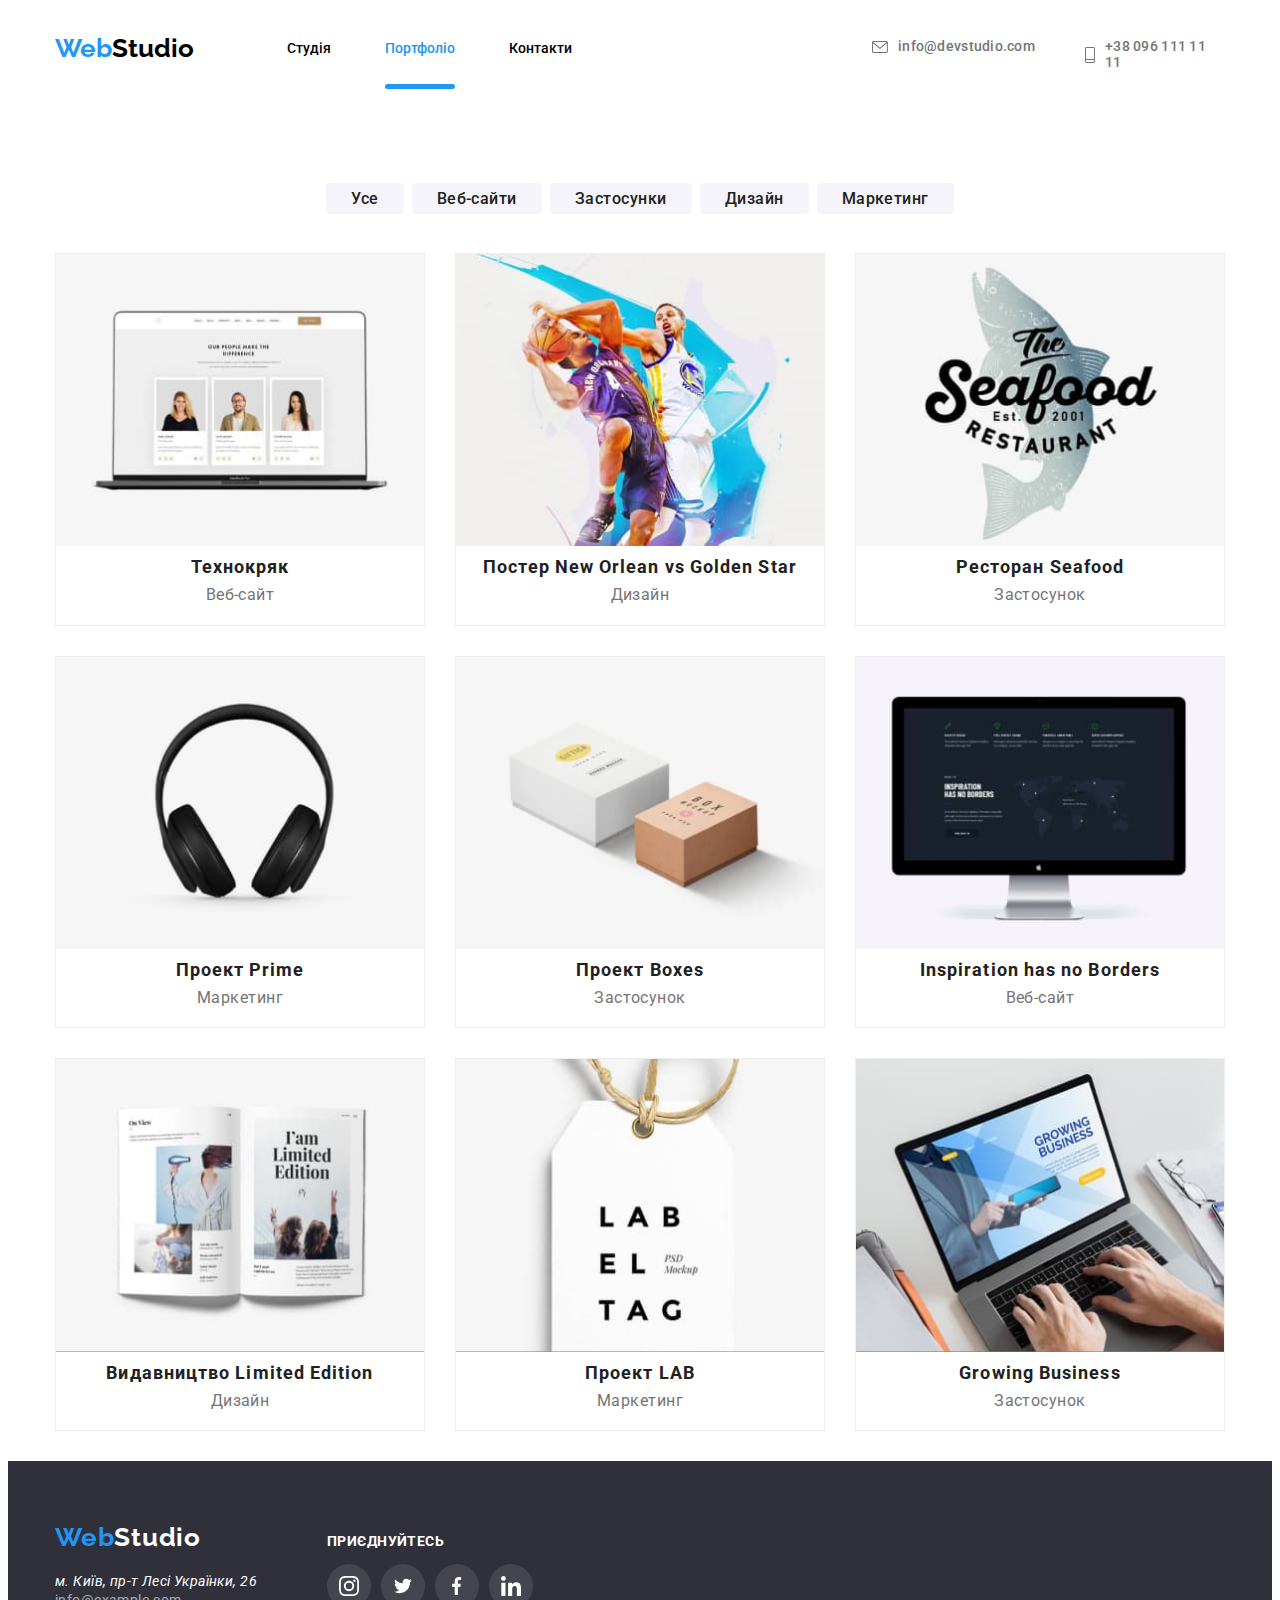
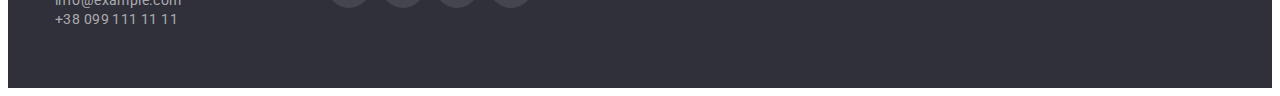
==== commit 74e57279: "finished webstudio" ====
--- a/portfolio.html
+++ b/portfolio.html
@@ -5,6 +5,7 @@
     <meta http-equiv="X-UA-Compatible" content="IE=edge">
     <meta name="viewport" content="width=device-width, initial-scale=1.0">
     <title>Portfolio</title>
+    <link href="https://fonts.googleapis.com/css2?family=Roboto:wght@700&family=Roboto:wght@400;500;700;900&display=swap" rel="stylesheet">
     <link href="https://fonts.googleapis.com/css2?family=Raleway:wght@700&family=Roboto:wght@400;500;700;900&display=swap" rel="stylesheet">
     <link rel="stylesheet" href="./css/main.min.css">
 </head>
@@ -13,32 +14,61 @@
     <header class="header">
         <div class="container header-nav">
             <a href="./" class="logo"><span class="logo-span">Web</span>Studio</a>
-            <nav class="navigation">
-            <ul class="nav-list">
-                <li class="list-item"><a href="./" class="nav-link">Студія</a></li>
-                <li class="list-item"><a href="./portfolio.html" rel="noopener noreferer" class="nav-link current">Портфоліо</a></li>
-                <li class="list-item"><a href="" class="nav-link">Контакти</a></li>
-            </ul>
-        </nav>
-
-        <ul class="link-list">
-            <li class="list-link-item">
-                <a href="mailto:info@devstudio.com" class="info-link">
-                <svg class="nav-icons" width="16" height="12">
-                    <use href="/img/icons.svg#icon-mail"></use>
+            <!-- Кнопка мобільного меню -->
+            <button type="button" class="mobile-button" data-menu-button aria-expanded="false">
+                <svg width="40" height="40" aria-label="Перемикач мобільного меню">
+                    <use class="mobile-open" href="./img/icons.svg#icon-burger-menu"></use>
+                    <use class="mobile-close" href="./img/icons.svg#icon-close-burger-menu"></use>
                 </svg>
-                info@devstudio.com</a>
-            </li>
-            <li class="list-link-item">
-                <a href="tel:+380961111111" class="info-link">
-                <svg class="nav-icons" width="10" height="16">
-                    <use href="/img/icons.svg#icon-phone"></use>
-                </svg>
-                +38 096 111 11 11</a>
-            </li>
-        </ul>
-        <hr class="line">
-    </div>   
+            </button>
+
+            <div class="mobile-menu" data-menu id="mobile-menu">
+                <div>
+                    <nav class="navigation">
+                        <ul class="nav-list">
+                            <li class="list-item"><a href="./" class="nav-link">Студія</a></li>
+                            <li class="list-item"><a href="./portfolio.html" rel="noopener noreferer" class="nav-link current">Портфоліо</a></li>
+                            <li class="list-item"><a href="" class="nav-link">Контакти</a></li>
+                        </ul>
+                    </nav>
+                </div>
+                <div>
+                    <div class="contacts">
+                        <ul class="contacts-list">
+                            <li class="list-link-item">
+                                <a class="contacts-link" href="mailto:info@devstudio.com">
+                                <svg class="nav-icons" width="16" height="12">
+                                    <use href="/img/icons.svg#icon-mail"></use>
+                                </svg>
+                                info@devstudio.com</a>
+                            </li>
+                            <li class="list-link-item">
+                                <a class="contacts-link" href="tel:+380961111111">
+                                <svg class="nav-icons" width="10" height="16">
+                                    <use href="/img/icons.svg#icon-phone"></use>
+                                </svg>
+                                +38 096 111 11 11</a>
+                            </li>
+                        </ul>
+                    </div>
+
+                    <ul class="networks-list">
+                        <li class="networks-item">
+                            <a href="" rel="noopener, noreferrer" class="networks-link">Instagram</a>
+                        </li>
+                        <li class="networks-item">
+                            <a href="" rel="noopener, noreferrer" class="networks-link">Twitter</a>
+                        </li>
+                        <li class="networks-item">
+                            <a href="" rel="noopener, noreferrer" class="networks-link">Facebook</a>
+                        </li>
+                        <li class="networks-item">
+                            <a href="" rel="noopener, noreferrer" class="networks-link">LinkedIn</a>
+                        </li>
+                    </ul>
+                </div>
+            </div>
+        </div>   
     </header>
 
     <main>
@@ -214,6 +244,7 @@
         </div>
     </footer>
 
-    <script src="./script.js"></script>
+    <script src="./js/script.js"></script>
+    <script src="./js/mobile-menu.js"></script>
 </body>
 </html>--- a/css/main.min.css
+++ b/css/main.min.css
@@ -1 +1 @@
-:root{--primary-color: #212121;--text-color: #757575;--secondary-color: #FFFFFF;--secondary-link-color: rgba(255, 255, 255, 0.6);--accent-color: #2196F3;--grey: #F5F4FA;--svg: #AFB1B8}html{-webkit-box-sizing:border-box;box-sizing:border-box}*,*::before,*::after{-webkit-box-sizing:inherit;box-sizing:inherit}body{color:var(--text-color);background-color:var(--secondary-color);font-family:roboto,sans-serif}a{text-decoration:none}h1,h2,h3,p,ul{margin-top:0}ul{list-style:none;margin:0;padding:0}.section{padding-top:94px;padding-bottom:94px;margin-top:0;margin-bottom:0}.section-title{color:var(--primary-color);font-family:Roboto,sans-serif;font-weight:700;font-size:36px;line-height:1.2;text-align:center;letter-spacing:.03em;margin-bottom:50px}.container{width:100%;margin-right:auto;margin-left:auto;padding-left:15px;padding-right:15px;margin-top:0px}@media(min-width: 480px){.container{width:480px}}@media(min-width: 768px){.container{width:768px}}@media(min-width: 1200px){.container{width:1200px}}.visually-hidden{position:absolute;width:1px;height:1px;border:0;margin:-1px;padding:0;clip:rect(0 0 0 0);overflow:hidden}.line{position:absolute;width:100%;height:0px;left:0px;top:66px;border:.5px solid #ececec}.logo-span,.nav-link:hover,.nav-link:focus,.info-link:hover,.info-link:focus{color:var(--accent-color)}.header-nav{margin-bottom:0}.logo{color:#000;font-family:Raleway,sans-serif;font-weight:700;font-size:26px;line-height:1.2;letter-spacing:3%;margin-top:10px;margin-bottom:25px}.nav-list{list-style:none;display:-webkit-box;display:-ms-flexbox;display:flex;margin-left:93px}.list-item{color:var(--text-color);margin-right:54px}.list-item:last-child{margin-right:0}.nav-link{color:var(--primary-color);font-family:Roboto,sans-serif;font-weight:500;font-size:14px;line-height:1.2;position:relative;padding-top:23px;padding-bottom:23px}.nav-link.current{color:var(--accent-color)}.nav-link.current::after{position:absolute;content:"";bottom:0;left:0;height:5px;width:100%;background-color:var(--accent-color);border-radius:4px}.header-nav,.link-list{display:-webkit-box;display:-ms-flexbox;display:flex;-webkit-box-pack:start;-ms-flex-pack:start;justify-content:flex-start;-webkit-box-align:center;-ms-flex-align:center;align-items:center}.link-list li+li{margin-left:50px}.link-list{margin-left:auto}.info-link{display:-webkit-box;display:-ms-flexbox;display:flex;-webkit-box-align:center;-ms-flex-align:center;align-items:center;color:var(--text-color)}.link-list .info-link:hover,.link-list .info-link:focus{fill:var(--accent-color)}.nav-icons{margin-right:10px;fill:currentColor}.hero-section{background-color:#2f303a;padding-bottom:200px;padding-top:200px;text-align:center;background-image:-webkit-gradient(linear, left top, right top, from(rgba(47, 48, 58, 0.4)), to(rgba(47, 48, 58, 0.4))),url(../img/background.jpg);background-image:linear-gradient(to right, rgba(47, 48, 58, 0.4), rgba(47, 48, 58, 0.4)),url(../img/background.jpg);background-position:center;background-size:cover;background-repeat:no-repeat}.hero-title{color:var(--secondary-color);font-family:Roboto,sans-serif;font-weight:900;font-size:44px;line-height:1.4;margin-right:auto;margin-left:auto;margin-bottom:30px;letter-spacing:.06em}@media(max-width: 1199px){.hero-title{font-size:26px;line-height:1.6}}.button{background-color:var(--accent-color);color:var(--secondary-color);font-family:Roboto,sans-serif;font-weight:700;font-size:16px;line-height:1.2;text-align:center;border:none;border-radius:4px;min-width:200px;height:50px;display:inline-block;padding:10px 25px;-webkit-box-shadow:0px 4px 4px rgba(0,0,0,.15);box-shadow:0px 4px 4px rgba(0,0,0,.15);letter-spacing:.06em;cursor:pointer}.backdrop{position:fixed;z-index:2;top:0;left:0;width:100%;height:100%;background-color:rgba(0,0,0,.2);opacity:1;-webkit-transition:opacity 300ms cubic-bezier(0.4, 0, 0.2, 1);transition:opacity 300ms cubic-bezier(0.4, 0, 0.2, 1)}.backdrop.is-hidden{opacity:0;pointer-events:none}.modal{position:absolute;top:50%;left:50%;padding:40px;background-color:var(--secondary-color);-webkit-transform:translate(-50%, -50%) scale(1);transform:translate(-50%, -50%) scale(1);-webkit-transition:-webkit-transform 300ms cubic-bezier(0.4, 0, 0.2, 1);transition:-webkit-transform 300ms cubic-bezier(0.4, 0, 0.2, 1);transition:transform 300ms cubic-bezier(0.4, 0, 0.2, 1);transition:transform 300ms cubic-bezier(0.4, 0, 0.2, 1), -webkit-transform 300ms cubic-bezier(0.4, 0, 0.2, 1)}.backdrop.is-hidden .modal{-webkit-transform:translate(-50%, -50%) scale(0.7);transform:translate(-50%, -50%) scale(0.7)}@media(min-width: 480px){.modal{width:450px;max-height:609px;height:100%;overflow:scroll}}@media(min-width: 1200px){.modal{width:528px;height:581px}}.modal-button{position:absolute;background-image:url(../img/close.svg);width:30px;height:30px;top:8px;right:8px;border:none;background-color:var(--secondary-color);cursor:pointer}.form,.fields,.field{display:-webkit-box;display:-ms-flexbox;display:flex;-webkit-box-orient:vertical;-webkit-box-direction:normal;-ms-flex-direction:column;flex-direction:column}.form h3{font-size:20px;margin-bottom:30px;color:var(--primary-color)}.field{position:relative}.field:not(:last-child){margin-bottom:10px}.field:focus-within .form-field,.field:hover .form-field,.field:focus-within .textarea,.field:hover .textarea{border:1px solid var(--accent-color)}.field:focus-within .form-icon,.field:hover .form-icon{fill:var(--accent-color)}.form-field,.textarea{padding-left:42px;height:40px;border:1px solid rgba(33,33,33,.2);border-radius:4px;-webkit-transition:border 250ms cubic-bezier(0.4, 0, 0.2, 1);transition:border 250ms cubic-bezier(0.4, 0, 0.2, 1);outline:none}.form label{text-align:left;margin-bottom:4px}.form-icon{position:absolute;top:35px;left:14px;width:18px;height:18px;fill:#212121;-webkit-transition:fill 250ms cubic-bezier(0.4, 0, 0.2, 1);transition:fill 250ms cubic-bezier(0.4, 0, 0.2, 1)}.field-checkbox{-webkit-appearance:none;-moz-appearance:none;appearance:none}.checkbox-icon{display:inline-block;margin-right:8px;padding:0;border:2px solid var(--primary-color);border-radius:2px}.field-checkbox:focus-within+.checkbox-icon{border:2px solid var(--accent-color)}.field-checkbox:checked+.checkbox-icon{background-color:var(--accent-color);border:2px solid var(--accent-color)}.field-label a{color:var(--accent-color);text-decoration:underline}.textarea{resize:none;height:120px;font-size:14px;padding:12px 16px;margin-bottom:20px}.checkbox{margin-bottom:15px}.form button{width:200px;height:50px;background:#2196f3;color:var(--secondary-color);border:none;border-radius:4px;font-family:Roboto,sans-serif;font-weight:700;font-size:16px;line-height:30px;letter-spacing:.06em;text-align:center;margin-right:auto;margin-left:auto;cursor:pointer;margin-bottom:40px}@media(min-width: 768px){.features{display:-webkit-box;display:-ms-flexbox;display:flex;-ms-flex-wrap:wrap;flex-wrap:wrap;margin:-15px}}@media(min-width: 1200px){.features{-webkit-box-pack:justify;-ms-flex-pack:justify;justify-content:space-between}}.features-title{color:var(--primary-color);font-family:Roboto,sans-serif;font-weight:700;font-size:14px;line-height:1.2;letter-spacing:.03em;text-align:center}@media(min-width: 480px){.features-title{text-align:left}}@media(min-width: 768px){.features-title{text-align:left}}@media(min-width: 1200px){.features-title{text-align:left}}.features-description{color:var(--text-color);font-family:Roboto,sans-serif;font-weight:400;font-weight:400;font-size:14px;line-height:1.2;letter-spacing:.03em}.features-item{width:100%}@media(min-width: 768px){.features-item{width:calc((100% - 60px)/2);margin:15px}}@media(min-width: 1200px){.features-item{width:270px}}.features-icon{background-color:var(--grey);width:270px;height:120px;display:-webkit-box;display:-ms-flexbox;display:flex;-webkit-box-pack:center;-ms-flex-pack:center;justify-content:center;-webkit-box-align:center;-ms-flex-align:center;align-items:center;margin-bottom:30px}@media(max-width: 767px){.features-icon{width:100%}}@media(min-width: 768px){.features-icon{width:100%}}.team{background-color:#f5f4fa}@media(min-width: 768px){.peoples{display:-webkit-box;display:-ms-flexbox;display:flex;-ms-flex-wrap:wrap;flex-wrap:wrap;margin:-15px}}@media(min-width: 1200px){.peoples{margin:-15px}}.team_card{background-color:#fff;-webkit-box-shadow:0px 2px 1px 0px rgba(0,0,0,.2);box-shadow:0px 2px 1px 0px rgba(0,0,0,.2);-webkit-box-shadow:0px 1px 1px 0px rgba(0,0,0,.1411764706);box-shadow:0px 1px 1px 0px rgba(0,0,0,.1411764706);-webkit-box-shadow:0px 1px 3px 0px rgba(0,0,0,.1215686275);box-shadow:0px 1px 3px 0px rgba(0,0,0,.1215686275);text-align:center;border-radius:0px 0px 4px 4px;width:100%;padding-bottom:30px}@media(max-width: 767px){.team_card{margin-bottom:30px}}@media(min-width: 768px){.team_card{width:calc((100% - 60px)/2);margin:15px}}@media(min-width: 1200px){.team_card{width:270px}}.team-img{width:100%;margin-bottom:30px}.names{color:var(--primary-color);font-family:Roboto,sans-serif;font-weight:500;font-size:16px;line-height:1.2;letter-spacing:.03em;margin-bottom:10px}.description{color:var(--text-color);font-family:Roboto,sans-serif;font-weight:400;font-size:16px;line-height:1.2;letter-spacing:.03em;margin-bottom:16px}.social-network-list{display:-webkit-box;display:-ms-flexbox;display:flex;-webkit-box-pack:center;-ms-flex-pack:center;justify-content:center;-webkit-box-align:center;-ms-flex-align:center;align-items:center}.social-item:not(:last-child){margin-right:10px}.social-link{display:-webkit-inline-box;display:-ms-inline-flexbox;display:inline-flex;-webkit-box-align:center;-ms-flex-align:center;align-items:center;-webkit-box-pack:center;-ms-flex-pack:center;justify-content:center;width:44px;height:44px;border-radius:50%;fill:var(--svg)}.social-link:hover,.social-link:focus{fill:var(--secondary-color);background-color:var(--accent-color)}@media(max-width: 1199px){.section.work{display:none}}.images{display:-webkit-box;display:-ms-flexbox;display:flex;-webkit-box-pack:justify;-ms-flex-pack:justify;justify-content:space-between}.image{width:370px}.image-item{position:relative;width:370px;height:294px}.image-item:not(:last-child){margin-right:30px}.img-overlay{position:absolute;z-index:1;left:0;bottom:0;width:100%;height:70px;background:rgba(47,48,58,.8);padding-top:27px;padding-bottom:27px;text-align:center}.img-overlay p{color:var(--secondary-color);font-family:Roboto,sans-serif;font-weight:700;font-size:14px;line-height:1.2;letter-spacing:.03em}.customers-list{display:-webkit-box;display:-ms-flexbox;display:flex;-webkit-box-pack:center;-ms-flex-pack:center;justify-content:center;-webkit-box-align:center;-ms-flex-align:center;align-items:center;-ms-flex-wrap:wrap;flex-wrap:wrap;margin:-15px}.customer-link{fill:var(--svg)}.customer-item{width:100%;height:90px;border:1px solid var(--svg);border-radius:4px;display:-webkit-box;display:-ms-flexbox;display:flex;-webkit-box-pack:center;-ms-flex-pack:center;justify-content:center;-webkit-box-align:center;-ms-flex-align:center;align-items:center}.customer-item:hover{border:1px solid var(--accent-color)}.customer-item:hover .customer-icon{fill:var(--accent-color)}@media(max-width: 767px){.customer-item{width:calc((100% - 60px)/2);margin:15px}}@media(min-width: 768px){.customer-item{width:calc((100% - 60px)/4);margin:15px}}@media(min-width: 1200px){.customer-item{width:calc((100% - 180px)/6)}}.footer{background-color:#2f303a;padding-top:60px;padding-bottom:60px;margin-top:30px}@media(max-width: 767px){.container.footer-container{text-align:center}}@media(min-width: 768px){.container.footer-container{display:-webkit-box;display:-ms-flexbox;display:flex;-ms-flex-pack:distribute;justify-content:space-around}}@media(min-width: 1200px){.container.footer-container{display:-webkit-box;display:-ms-flexbox;display:flex;-webkit-box-align:baseline;-ms-flex-align:baseline;align-items:baseline}}.logofooter{color:var(--secondary-color);font-family:Raleway,sans-serif;font-weight:700;font-size:26px;line-height:1.2;letter-spacing:.03em}.address{color:var(--secondary-color);font-family:Roboto,sans-serif;font-weight:400;font-size:14px;line-height:1.2;margin-top:20px;letter-spacing:.03em}.footer-link{color:var(--secondary-link-color);font-family:Roboto,sans-serif;font-weight:400;font-size:14px;line-height:1.2;margin-top:9px;letter-spacing:.03em}.join{margin-top:12px}@media(max-width: 767px){.join{display:-webkit-box;display:-ms-flexbox;display:flex;-webkit-box-orient:vertical;-webkit-box-direction:normal;-ms-flex-direction:column;flex-direction:column;-webkit-box-align:center;-ms-flex-align:center;align-items:center;margin-top:60px}}@media(min-width: 1200px){.join{margin-left:70px}}.join h3{font-family:Roboto,sans-serif;font-weight:700;font-size:14px;line-height:1.2;letter-spacing:.03em;color:var(--secondary-color)}.footer-social-link{display:-webkit-inline-box;display:-ms-inline-flexbox;display:inline-flex;-webkit-box-align:center;-ms-flex-align:center;align-items:center;-webkit-box-pack:center;-ms-flex-pack:center;justify-content:center;width:44px;height:44px;border-radius:50%;background-color:rgba(255,255,255,.1)}.footer-social-link:hover{background-color:var(--accent-color)}.footer-icons{display:-webkit-box;display:-ms-flexbox;display:flex}.footer-icon{fill:var(--secondary-color)}.filters_div{display:-webkit-box;display:-ms-flexbox;display:flex;-webkit-box-pack:center;-ms-flex-pack:center;justify-content:center;margin-top:94px}@media(min-width: 480px){.filters{display:-webkit-box;display:-ms-flexbox;display:flex;-ms-flex-wrap:wrap;flex-wrap:wrap;margin-bottom:40px;margin-top:-15px}}@media(min-width: 1200px){.filters{display:-webkit-box;display:-ms-flexbox;display:flex;-webkit-box-pack:center;-ms-flex-pack:center;justify-content:center}}.filter-button{cursor:pointer;height:30px}.filter-button:not(:last-child){margin-right:8px}@media(min-width: 480px)and (max-width: 767px){.filter-button{margin-top:15px}}.link-text{color:var(--primary-color);font-family:Roboto,sans-serif;font-weight:500;font-size:16px;line-height:1.2;letter-spacing:.03em;display:inline-block;border-radius:4px;padding:6px 25px;background-color:#f5f4fa;min-width:73px}.link-text:hover,.link-text:focus{background-color:var(--accent-color);color:var(--secondary-color)}@media(min-width: 768px){.examples{display:-webkit-box;display:-ms-flexbox;display:flex;-ms-flex-wrap:wrap;flex-wrap:wrap;margin-left:-30px;margin-top:-30px}}.example-card{border:1px solid #eee}@media(max-width: 767px){.example-card:not(:last-child){margin-bottom:30px}}@media(min-width: 768px){.example-card{display:block;-ms-flex-preferred-size:calc((100% - 60px)/2);flex-basis:calc((100% - 60px)/2);margin-left:30px;margin-top:30px}}@media(min-width: 1200px){.example-card{display:block;-ms-flex-preferred-size:calc((100% - 90px)/3);flex-basis:calc((100% - 90px)/3);margin-left:30px;margin-top:30px}}.example-card:hover{-webkit-box-shadow:0px 1px 1px rgba(0,0,0,.12),0px 4px 4px rgba(0,0,0,.06),1px 4px 6px rgba(0,0,0,.16);box-shadow:0px 1px 1px rgba(0,0,0,.12),0px 4px 4px rgba(0,0,0,.06),1px 4px 6px rgba(0,0,0,.16)}.img-thumb{position:relative;overflow:hidden}.img-thumb:hover .overlay,.img-thumb:focus .overlay{-webkit-transform:translateY(0);transform:translateY(0)}.overlay{position:absolute;width:100%;height:100%;top:0;left:0;background-color:rgba(33,150,243,.9);padding:35px 15px;margin:0;font-family:Roboto,sans-serif;font-weight:400;font-size:18px;line-height:1.5;letter-spacing:.03em;color:var(--secondary-color);text-align:center;-webkit-transform:translateY(100%);transform:translateY(100%);-webkit-transition:-webkit-transform 250ms cubic-bezier(0.4, 0, 0.2, 1);transition:-webkit-transform 250ms cubic-bezier(0.4, 0, 0.2, 1);transition:transform 250ms cubic-bezier(0.4, 0, 0.2, 1);transition:transform 250ms cubic-bezier(0.4, 0, 0.2, 1), -webkit-transform 250ms cubic-bezier(0.4, 0, 0.2, 1)}.example_image{display:block;width:100%;overflow:hidden}.items-descritption{color:var(--primary-color);font-family:Roboto,sans-serif;font-weight:700;font-size:18px;line-height:1.2px;letter-spacing:.06em;margin-top:20px;text-align:center}.example-description{color:var(--text-color);font-family:Roboto,sans-serif;font-weight:400;font-size:16px;line-height:1.2;letter-spacing:.03em;margin-bottom:20px;text-align:center}.hide{display:none}/*# sourceMappingURL=main.min.css.map */+:root{--primary-color: #212121;--text-color: #757575;--secondary-color: #FFFFFF;--secondary-link-color: rgba(255, 255, 255, 0.6);--accent-color: #2196F3;--grey: #F5F4FA;--svg: #AFB1B8}html{-webkit-box-sizing:border-box;box-sizing:border-box}*,*::before,*::after{-webkit-box-sizing:inherit;box-sizing:inherit}body{color:var(--text-color);background-color:var(--secondary-color);font-family:roboto,sans-serif}a{text-decoration:none}h1,h2,h3,p,ul{margin-top:0}ul{list-style:none;margin:0;padding:0}.section{padding-top:94px;padding-bottom:94px;margin-top:0;margin-bottom:0}.section-title{color:var(--primary-color);font-family:Roboto,sans-serif;font-weight:700;font-size:36px;line-height:1.2;text-align:center;letter-spacing:.03em;margin-bottom:50px}.container{width:100%;margin-right:auto;margin-left:auto;padding-left:15px;padding-right:15px;margin-top:0px}@media(min-width: 480px){.container{width:480px}}@media(min-width: 768px){.container{width:768px}}@media(min-width: 1200px){.container{width:1200px}}.visually-hidden{position:absolute;width:1px;height:1px;border:0;margin:-1px;padding:0;clip:rect(0 0 0 0);overflow:hidden}.line{position:absolute;width:100%;height:0px;left:0px;top:66px;border:.5px solid #ececec}@media(max-width: 767px){.mobile-button{top:10px;position:absolute;right:15px;z-index:100;width:40px;height:40px;display:-webkit-inline-box;display:-ms-inline-flexbox;display:inline-flex;margin:0;padding:0;border:none;background-color:rgba(0,0,0,0);cursor:pointer;-webkit-transition:fill 250ms cubic-bezier(0.4, 0, 0.2, 1);transition:fill 250ms cubic-bezier(0.4, 0, 0.2, 1)}.mobile-button:hover,.mobile-button:focus{fill:var(--accent-color)}.mobile-button .mobile-close{display:none}.mobile-button.is-open .mobile-open{display:none}.mobile-button.is-open .mobile-close{display:block}}@media(min-width: 768px){.mobile-button{display:none}}@media(max-width: 767px){.mobile-menu{position:absolute;z-index:99;top:0;left:0;width:100%;height:100vh;background-color:var(--secondary-color);display:none;-webkit-box-orient:vertical;-webkit-box-direction:normal;-ms-flex-direction:column;flex-direction:column;-webkit-box-pack:justify;-ms-flex-pack:justify;justify-content:space-between;padding:48px 83px 48px 40px}.mobile-menu.is-open{display:-webkit-box;display:-ms-flexbox;display:flex}}@media(min-width: 768px){.mobile-menu{display:-webkit-box;display:-ms-flexbox;display:flex;-webkit-box-pack:center;-ms-flex-pack:center;justify-content:center;-webkit-box-align:center;-ms-flex-align:center;align-items:center}}@media(min-width: 1200px){.mobile-menu{-webkit-box-align:baseline;-ms-flex-align:baseline;align-items:baseline}}.logo{color:#000;font-family:Raleway,sans-serif;font-weight:700;font-size:26px;line-height:1.2;letter-spacing:3%}@media(max-width: 767px){.logo{margin:16px 15px}}.logo-span{color:var(--accent-color)}@media(max-width: 767px){.networks-list{display:-webkit-box;display:-ms-flexbox;display:flex;-webkit-box-align:center;-ms-flex-align:center;align-items:center}}@media(min-width: 768px){.networks-list{display:none}}@media(max-width: 767px){.networks-item{font-family:"Roboto";font-style:normal;font-weight:500;font-size:18px;line-height:22px;letter-spacing:.02em}.networks-item:not(:last-child){margin-right:20px}}@media(max-width: 767px){.networks-item a{color:#2196f3}}.header-nav{position:relative;display:-webkit-box;display:-ms-flexbox;display:flex;-webkit-box-pack:start;-ms-flex-pack:start;justify-content:flex-start;-webkit-box-align:center;-ms-flex-align:center;align-items:center;-webkit-box-sizing:border-box;box-sizing:border-box;margin-bottom:0}.nav-list{display:-webkit-box;display:-ms-flexbox;display:flex}@media(max-width: 767px){.nav-list{-webkit-box-orient:vertical;-webkit-box-direction:normal;-ms-flex-direction:column;flex-direction:column}}@media(min-width: 768px){.nav-list{margin-left:30px}}@media(min-width: 1200px){.nav-list{margin-left:93px}}.list-item{color:var(--text-color)}@media(max-width: 767px){.list-item:not(:last-child){margin-bottom:35px}}@media(min-width: 768px){.list-item:not(:last-child){margin-right:54px}}.nav-link{color:#000;font-family:Roboto,sans-serif;font-weight:500;line-height:1.2}@media(max-width: 767px){.nav-link{font-size:40px}}@media(min-width: 768px){.nav-link{display:block;padding-top:32px;padding-bottom:32px;position:relative;font-size:14px}}.nav-link:hover,.nav-link:focus,.nav-link.current{color:var(--accent-color)}@media(min-width: 768px){.nav-link.current::after{position:absolute;content:"";bottom:0;left:0;height:5px;width:100%;background-color:var(--accent-color);border-radius:4px}}@media(max-width: 767px){.contacts{margin-bottom:64px}}@media(min-width: 768px){.contacts{margin-left:89px}}@media(min-width: 1200px){.contacts{margin-left:300px}}.contacts-list{display:-webkit-box;display:-ms-flexbox;display:flex}@media(max-width: 767px){.contacts-list{-webkit-box-orient:vertical;-webkit-box-direction:reverse;-ms-flex-direction:column-reverse;flex-direction:column-reverse}}@media(min-width: 768px){.contacts-list{-webkit-box-orient:vertical;-webkit-box-direction:normal;-ms-flex-direction:column;flex-direction:column}}@media(min-width: 1200px){.contacts-list{-webkit-box-orient:horizontal;-webkit-box-direction:normal;-ms-flex-direction:row;flex-direction:row;margin-left:aut}}@media(min-width: 1200px){.contacts-list li+li{margin-left:50px}}@media(max-width: 767px){.list-link-item:last-child{margin-bottom:32px}}.contacts-link{color:var(--text-color);font-weight:500;line-height:1.14;letter-spacing:.02em}@media(max-width: 767px){.contacts-link{font-size:24px}}@media(min-width: 1200px){.contacts-link{display:-webkit-box;display:-ms-flexbox;display:flex;-webkit-box-align:center;-ms-flex-align:center;align-items:center;font-size:14px}}.contacts-link:hover,.contacts-link:focus{fill:var(--accent-color);color:var(--accent-color)}.nav-icons{margin-right:10px;fill:currentColor}@media(max-width: 767px){.nav-icons{display:none}}.hero-section{background-color:#2f303a;padding-bottom:200px;padding-top:200px;text-align:center;background-image:-webkit-gradient(linear, left top, right top, from(rgba(47, 48, 58, 0.4)), to(rgba(47, 48, 58, 0.4))),url(../img/background.jpg);background-image:linear-gradient(to right, rgba(47, 48, 58, 0.4), rgba(47, 48, 58, 0.4)),url(../img/background.jpg);background-position:center;background-size:cover;background-repeat:no-repeat}.hero-title{color:var(--secondary-color);font-family:Roboto,sans-serif;font-weight:900;font-size:44px;line-height:1.4;margin-right:auto;margin-left:auto;margin-bottom:30px;letter-spacing:.06em}@media(max-width: 1199px){.hero-title{font-size:26px;line-height:1.6}}.button{background-color:var(--accent-color);color:var(--secondary-color);font-family:Roboto,sans-serif;font-weight:700;font-size:16px;line-height:1.2;text-align:center;border:none;border-radius:4px;min-width:200px;height:50px;display:inline-block;padding:10px 25px;-webkit-box-shadow:0px 4px 4px rgba(0,0,0,.15);box-shadow:0px 4px 4px rgba(0,0,0,.15);letter-spacing:.06em;cursor:pointer}.backdrop{position:fixed;z-index:2;top:0;left:0;width:100%;height:100%;background-color:rgba(0,0,0,.2);opacity:1;-webkit-transition:opacity 300ms cubic-bezier(0.4, 0, 0.2, 1);transition:opacity 300ms cubic-bezier(0.4, 0, 0.2, 1)}.backdrop.is-hidden{opacity:0;pointer-events:none}.modal{position:absolute;top:50%;left:50%;padding:40px;background-color:var(--secondary-color);-webkit-transform:translate(-50%, -50%) scale(1);transform:translate(-50%, -50%) scale(1);-webkit-transition:-webkit-transform 300ms cubic-bezier(0.4, 0, 0.2, 1);transition:-webkit-transform 300ms cubic-bezier(0.4, 0, 0.2, 1);transition:transform 300ms cubic-bezier(0.4, 0, 0.2, 1);transition:transform 300ms cubic-bezier(0.4, 0, 0.2, 1), -webkit-transform 300ms cubic-bezier(0.4, 0, 0.2, 1)}.backdrop.is-hidden .modal{-webkit-transform:translate(-50%, -50%) scale(0.7);transform:translate(-50%, -50%) scale(0.7)}@media(min-width: 480px){.modal{width:450px;max-height:609px;height:100%;overflow:scroll}}@media(min-width: 1200px){.modal{width:528px;height:581px}}.modal-button{position:absolute;background-image:url(../img/close-form.svg);width:30px;height:30px;top:8px;right:8px;border:none;background-color:var(--secondary-color);cursor:pointer}.form,.fields,.field{display:-webkit-box;display:-ms-flexbox;display:flex;-webkit-box-orient:vertical;-webkit-box-direction:normal;-ms-flex-direction:column;flex-direction:column}.form h3{font-size:20px;margin-bottom:30px;color:var(--primary-color)}.field{position:relative}.field:not(:last-child){margin-bottom:10px}.field:focus-within .form-field,.field:hover .form-field,.field:focus-within .textarea,.field:hover .textarea{border:1px solid var(--accent-color)}.field:focus-within .form-icon,.field:hover .form-icon{fill:var(--accent-color)}.form-field,.textarea{padding-left:42px;height:40px;border:1px solid rgba(33,33,33,.2);border-radius:4px;-webkit-transition:border 250ms cubic-bezier(0.4, 0, 0.2, 1);transition:border 250ms cubic-bezier(0.4, 0, 0.2, 1);outline:none}.form label{text-align:left;margin-bottom:4px}.form-icon{position:absolute;top:35px;left:14px;width:18px;height:18px;fill:#212121;-webkit-transition:fill 250ms cubic-bezier(0.4, 0, 0.2, 1);transition:fill 250ms cubic-bezier(0.4, 0, 0.2, 1)}.field-checkbox{-webkit-appearance:none;-moz-appearance:none;appearance:none}.checkbox-icon{display:inline-block;margin-right:8px;padding:0;border:2px solid var(--primary-color);border-radius:2px}.field-checkbox:focus-within+.checkbox-icon{border:2px solid var(--accent-color)}.field-checkbox:checked+.checkbox-icon{background-color:var(--accent-color);border:2px solid var(--accent-color)}.field-label a{color:var(--accent-color);text-decoration:underline}.textarea{resize:none;height:120px;font-size:14px;padding:12px 16px;margin-bottom:20px}.checkbox{margin-bottom:15px}.form button{width:200px;height:50px;background:#2196f3;color:var(--secondary-color);border:none;border-radius:4px;font-family:Roboto,sans-serif;font-weight:700;font-size:16px;line-height:30px;letter-spacing:.06em;text-align:center;margin-right:auto;margin-left:auto;cursor:pointer}@media(min-width: 768px){.features{display:-webkit-box;display:-ms-flexbox;display:flex;-ms-flex-wrap:wrap;flex-wrap:wrap;margin:-15px}}@media(min-width: 1200px){.features{-webkit-box-pack:justify;-ms-flex-pack:justify;justify-content:space-between}}.features-title{color:var(--primary-color);font-family:Roboto,sans-serif;font-weight:700;font-size:14px;line-height:1.2;letter-spacing:.03em;text-align:center}@media(min-width: 480px){.features-title{text-align:left}}@media(min-width: 768px){.features-title{text-align:left}}@media(min-width: 1200px){.features-title{text-align:left}}.features-description{color:var(--text-color);font-family:Roboto,sans-serif;font-weight:400;font-weight:400;font-size:14px;line-height:1.2;letter-spacing:.03em}.features-item{width:100%}@media(min-width: 768px){.features-item{width:calc((100% - 60px)/2);margin:15px}}@media(min-width: 1200px){.features-item{width:270px}}.features-icon{background-color:var(--grey);width:270px;height:120px;display:-webkit-box;display:-ms-flexbox;display:flex;-webkit-box-pack:center;-ms-flex-pack:center;justify-content:center;-webkit-box-align:center;-ms-flex-align:center;align-items:center;margin-bottom:30px}@media(max-width: 767px){.features-icon{width:100%}}@media(min-width: 768px){.features-icon{width:100%}}.team{background-color:#f5f4fa}@media(min-width: 768px){.peoples{display:-webkit-box;display:-ms-flexbox;display:flex;-ms-flex-wrap:wrap;flex-wrap:wrap;margin:-15px}}@media(min-width: 1200px){.peoples{margin:-15px}}.team_card{background-color:#fff;-webkit-box-shadow:0px 2px 1px 0px rgba(0,0,0,.2);box-shadow:0px 2px 1px 0px rgba(0,0,0,.2);-webkit-box-shadow:0px 1px 1px 0px rgba(0,0,0,.1411764706);box-shadow:0px 1px 1px 0px rgba(0,0,0,.1411764706);-webkit-box-shadow:0px 1px 3px 0px rgba(0,0,0,.1215686275);box-shadow:0px 1px 3px 0px rgba(0,0,0,.1215686275);text-align:center;border-radius:0px 0px 4px 4px;width:100%;padding-bottom:30px}@media(max-width: 767px){.team_card{margin-bottom:30px}}@media(min-width: 768px){.team_card{width:calc((100% - 60px)/2);margin:15px}}@media(min-width: 1200px){.team_card{width:270px}}.team-img{width:100%;margin-bottom:30px}.names{color:var(--primary-color);font-family:Roboto,sans-serif;font-weight:500;font-size:16px;line-height:1.2;letter-spacing:.03em;margin-bottom:10px}.description{color:var(--text-color);font-family:Roboto,sans-serif;font-weight:400;font-size:16px;line-height:1.2;letter-spacing:.03em;margin-bottom:16px}.social-network-list{display:-webkit-box;display:-ms-flexbox;display:flex;-webkit-box-pack:center;-ms-flex-pack:center;justify-content:center;-webkit-box-align:center;-ms-flex-align:center;align-items:center}.social-item:not(:last-child){margin-right:10px}.social-link{display:-webkit-inline-box;display:-ms-inline-flexbox;display:inline-flex;-webkit-box-align:center;-ms-flex-align:center;align-items:center;-webkit-box-pack:center;-ms-flex-pack:center;justify-content:center;width:44px;height:44px;border-radius:50%;fill:var(--svg)}.social-link:hover,.social-link:focus{fill:var(--secondary-color);background-color:var(--accent-color)}@media(max-width: 1199px){.section.work{display:none}}.images{display:-webkit-box;display:-ms-flexbox;display:flex;-webkit-box-pack:justify;-ms-flex-pack:justify;justify-content:space-between}.image{width:370px}.image-item{position:relative;width:370px;height:294px}.image-item:not(:last-child){margin-right:30px}.img-overlay{position:absolute;z-index:1;left:0;bottom:0;width:100%;height:70px;background:rgba(47,48,58,.8);padding-top:27px;padding-bottom:27px;text-align:center}.img-overlay p{color:var(--secondary-color);font-family:Roboto,sans-serif;font-weight:700;font-size:14px;line-height:1.2;letter-spacing:.03em}.customers-list{display:-webkit-box;display:-ms-flexbox;display:flex;-webkit-box-pack:center;-ms-flex-pack:center;justify-content:center;-webkit-box-align:center;-ms-flex-align:center;align-items:center;-ms-flex-wrap:wrap;flex-wrap:wrap;margin:-15px}.customer-link{fill:var(--svg)}.customer-item{width:100%;height:90px;border:1px solid var(--svg);border-radius:4px;display:-webkit-box;display:-ms-flexbox;display:flex;-webkit-box-pack:center;-ms-flex-pack:center;justify-content:center;-webkit-box-align:center;-ms-flex-align:center;align-items:center}.customer-item:hover{border:1px solid var(--accent-color)}.customer-item:hover .customer-icon{fill:var(--accent-color)}@media(max-width: 767px){.customer-item{width:calc((100% - 60px)/2);margin:15px}}@media(min-width: 768px){.customer-item{width:calc((100% - 60px)/4);margin:15px}}@media(min-width: 1200px){.customer-item{width:calc((100% - 180px)/6)}}.footer{background-color:#2f303a;padding-top:60px;padding-bottom:60px;margin-top:30px}@media(max-width: 767px){.container.footer-container{text-align:center}}@media(min-width: 768px){.container.footer-container{display:-webkit-box;display:-ms-flexbox;display:flex;-ms-flex-pack:distribute;justify-content:space-around}}@media(min-width: 1200px){.container.footer-container{display:-webkit-box;display:-ms-flexbox;display:flex;-webkit-box-pack:start;-ms-flex-pack:start;justify-content:flex-start;-webkit-box-align:baseline;-ms-flex-align:baseline;align-items:baseline}}.logofooter{color:var(--secondary-color);font-family:Raleway,sans-serif;font-weight:700;font-size:26px;line-height:1.2;letter-spacing:.03em}.address{color:var(--secondary-color);font-family:Roboto,sans-serif;font-weight:400;font-size:14px;line-height:1.2;margin-top:20px;letter-spacing:.03em}.footer-link{color:var(--secondary-link-color);font-family:Roboto,sans-serif;font-weight:400;font-size:14px;line-height:1.2;margin-top:9px;letter-spacing:.03em}.join{margin-top:12px}@media(max-width: 767px){.join{display:-webkit-box;display:-ms-flexbox;display:flex;-webkit-box-orient:vertical;-webkit-box-direction:normal;-ms-flex-direction:column;flex-direction:column;-webkit-box-align:center;-ms-flex-align:center;align-items:center;margin-top:60px}}@media(min-width: 1200px){.join{margin-left:70px}}.join h3{font-family:Roboto,sans-serif;font-weight:700;font-size:14px;line-height:1.2;letter-spacing:.03em;color:var(--secondary-color)}.footer-social-link{display:-webkit-inline-box;display:-ms-inline-flexbox;display:inline-flex;-webkit-box-align:center;-ms-flex-align:center;align-items:center;-webkit-box-pack:center;-ms-flex-pack:center;justify-content:center;width:44px;height:44px;border-radius:50%;background-color:rgba(255,255,255,.1)}.footer-social-link:hover{background-color:var(--accent-color)}.footer-icons{display:-webkit-box;display:-ms-flexbox;display:flex}.footer-icon{fill:var(--secondary-color)}.filters_div{display:-webkit-box;display:-ms-flexbox;display:flex;-webkit-box-pack:center;-ms-flex-pack:center;justify-content:center;margin-top:94px}@media(max-width: 767px){.filters{display:-webkit-box;display:-ms-flexbox;display:flex;-ms-flex-wrap:wrap;flex-wrap:wrap;margin-bottom:40px;margin-top:-15px}}@media(min-width: 768px){.filters{display:-webkit-box;display:-ms-flexbox;display:flex;-webkit-box-pack:center;-ms-flex-pack:center;justify-content:center;margin-bottom:40px}}@media(min-width: 1200px){.filters{-webkit-box-pack:center;-ms-flex-pack:center;justify-content:center}}.filter-button{cursor:pointer;height:30px}.filter-button:not(:last-child){margin-right:8px}@media(min-width: 480px)and (max-width: 767px){.filter-button{margin-top:15px}}.link-text{color:var(--primary-color);font-family:Roboto,sans-serif;font-weight:500;font-size:16px;line-height:1.2;letter-spacing:.03em;display:inline-block;border-radius:4px;padding:6px 25px;background-color:#f5f4fa;min-width:73px}.link-text:hover,.link-text:focus{background-color:var(--accent-color);color:var(--secondary-color)}@media(min-width: 768px){.examples{display:-webkit-box;display:-ms-flexbox;display:flex;-ms-flex-wrap:wrap;flex-wrap:wrap;margin-left:-30px;margin-top:-30px}}.example-card{border:1px solid #eee}@media(max-width: 767px){.example-card:not(:last-child){margin-bottom:30px}}@media(min-width: 768px){.example-card{display:block;-ms-flex-preferred-size:calc((100% - 60px)/2);flex-basis:calc((100% - 60px)/2);margin-left:30px;margin-top:30px}}@media(min-width: 1200px){.example-card{display:block;-ms-flex-preferred-size:calc((100% - 90px)/3);flex-basis:calc((100% - 90px)/3);margin-left:30px;margin-top:30px}}.example-card:hover{-webkit-box-shadow:0px 1px 1px rgba(0,0,0,.12),0px 4px 4px rgba(0,0,0,.06),1px 4px 6px rgba(0,0,0,.16);box-shadow:0px 1px 1px rgba(0,0,0,.12),0px 4px 4px rgba(0,0,0,.06),1px 4px 6px rgba(0,0,0,.16)}.img-thumb{position:relative;overflow:hidden}.img-thumb:hover .overlay,.img-thumb:focus .overlay{-webkit-transform:translateY(0);transform:translateY(0)}.overlay{position:absolute;width:100%;height:100%;top:0;left:0;background-color:rgba(33,150,243,.9);padding:35px 15px;margin:0;font-family:Roboto,sans-serif;font-weight:400;font-size:18px;line-height:1.5;letter-spacing:.03em;color:var(--secondary-color);text-align:center;-webkit-transform:translateY(100%);transform:translateY(100%);-webkit-transition:-webkit-transform 250ms cubic-bezier(0.4, 0, 0.2, 1);transition:-webkit-transform 250ms cubic-bezier(0.4, 0, 0.2, 1);transition:transform 250ms cubic-bezier(0.4, 0, 0.2, 1);transition:transform 250ms cubic-bezier(0.4, 0, 0.2, 1), -webkit-transform 250ms cubic-bezier(0.4, 0, 0.2, 1)}.example_image{display:block;width:100%;overflow:hidden}.items-descritption{color:var(--primary-color);font-family:Roboto,sans-serif;font-weight:700;font-size:18px;line-height:1.2px;letter-spacing:.06em;margin-top:20px;text-align:center}.example-description{color:var(--text-color);font-family:Roboto,sans-serif;font-weight:400;font-size:16px;line-height:1.2;letter-spacing:.03em;margin-bottom:20px;text-align:center}.hide{display:none}/*# sourceMappingURL=main.min.css.map */